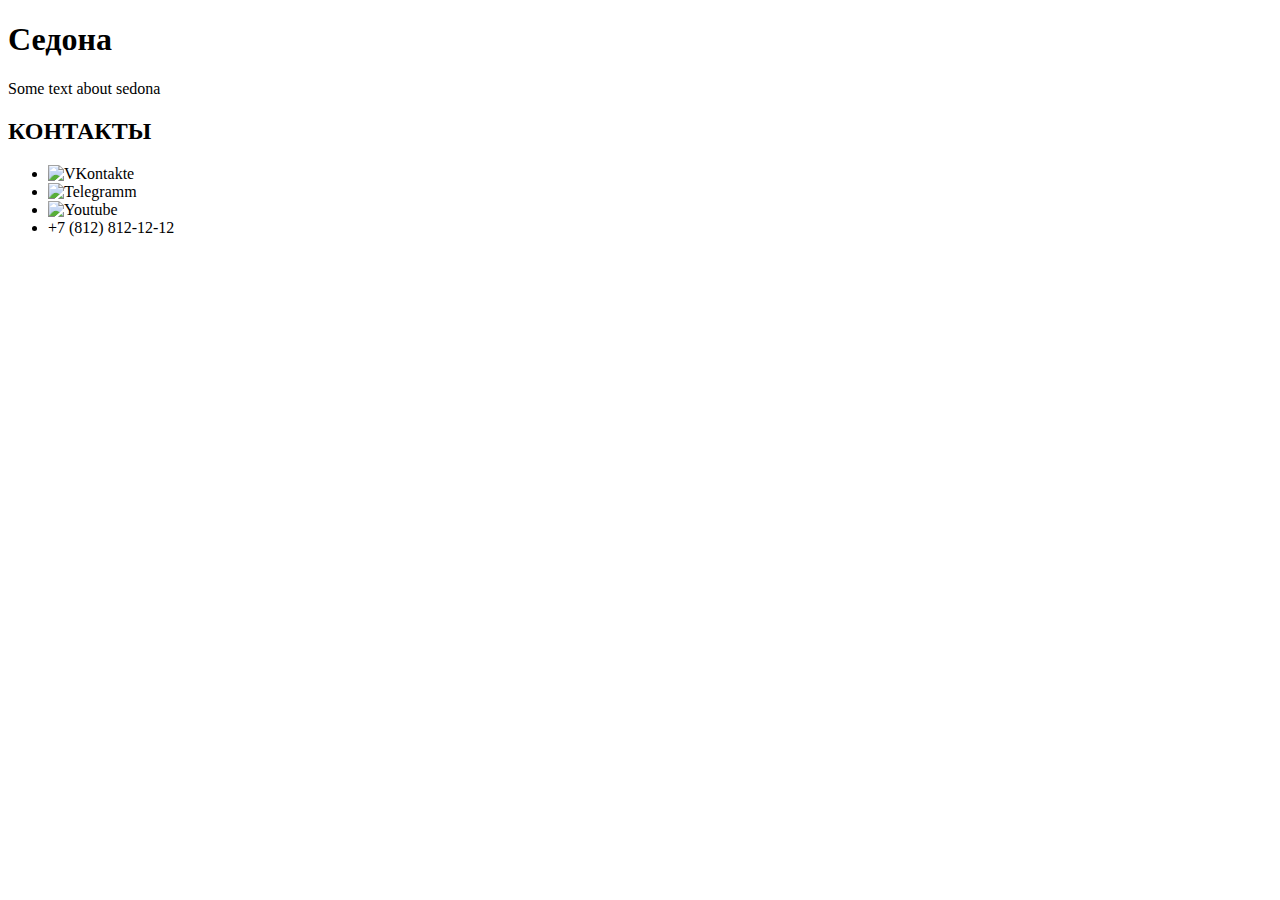
==== index.html @ fdc493a8 "Merge pull request #2 from Death-Act-Ive/master" ====
<!DOCTYPE html>
<html lang="ru">
  <head>
    <meta charset="utf-8">
    <title>HTML Academy: Седона</title>
  </head>
  <body>
    <hearder class="main-header">
      <h1 class="visually-hidden">Седона</h1>
      <nav>
      </nav>
    </hearder>
    <main>
      <p>Some text about sedona</p>
    </main>
    <footer class="main-footer">
      <h2 class="visually-hidden">КОНТАКТЫ</h2>
      <ul>
        <li><img src="#" alt="VKontakte"></li>
        <li><img src="#" alt="Telegramm"></li>
        <li><img src="#" alt="Youtube"></li>

        <li>+7 (812) 812-12-12</li>
      </ul>
    </footer>
  </body>
</html>
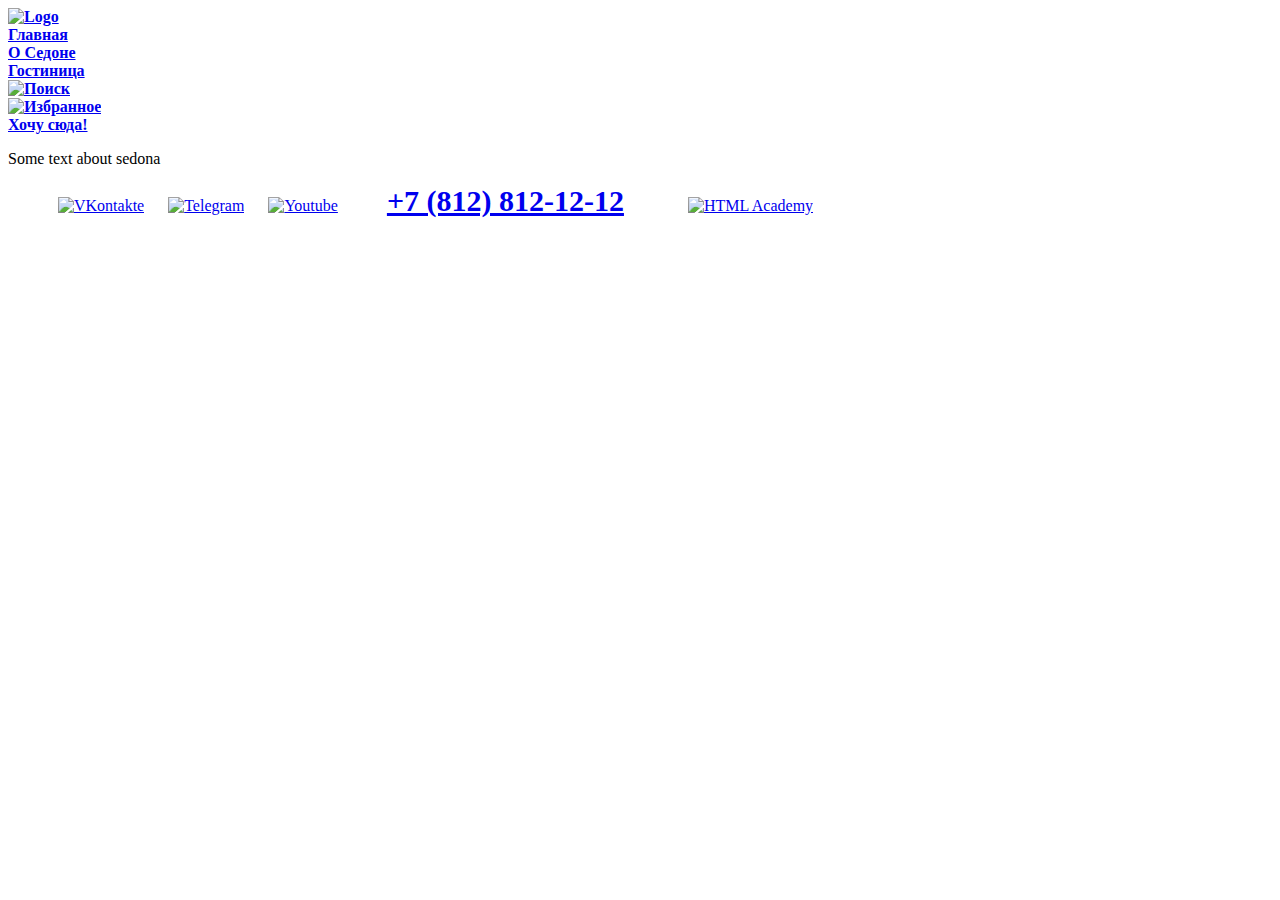
==== commit 4645a653: "Исправление ошибок, правка стилей" ====
--- a/index.html
+++ b/index.html
@@ -2,26 +2,46 @@
 <html lang="ru">
   <head>
     <meta charset="utf-8">
+    <link rel="stylesheet" href="styles/index.css">
     <title>HTML Academy: Седона</title>
   </head>
+
   <body>
-    <hearder class="main-header">
+    <header class="header">
       <h1 class="visually-hidden">Седона</h1>
-      <nav>
+      <nav class="main-navigation">
+        <ul class="main-nav-list">
+          <li><strong><a href="https://htmlacademy.ru/"><img src="#" alt="Logo"></a></strong></li>
+          <li><strong><a href="#">Главная</a></strong></li>
+          <li><strong><a href="#">О Седоне</a></strong></li>
+          <li><strong><a href="#">Гостиница</a></strong></li>
+        </ul>
       </nav>
-    </hearder>
+
+      <ul class="main-menu-list">
+        <li><strong><a href="https://htmlacademy.ru/"><img src="#" alt="Поиск"></a></strong></li>
+        <li><strong><a href="#"><img src="#" alt="Избранное"></img></a></strong></li>
+        <li><strong><a href="#">Хочу сюда!</a></strong></li>
+      </ul>
+    </header>
+
     <main>
+      <h2 class="visually-hidden">О нас</h2>
       <p>Some text about sedona</p>
     </main>
+
     <footer class="main-footer">
       <h2 class="visually-hidden">КОНТАКТЫ</h2>
-      <ul>
-        <li><img src="#" alt="VKontakte"></li>
-        <li><img src="#" alt="Telegramm"></li>
-        <li><img src="#" alt="Youtube"></li>
+      <div class="footer-contacts">
+        <ul class="footer-contacts-social">
+          <li><a href="https://vk.com/htmlacademy"><img src="#" alt="VKontakte"></a></li>
+          <li><a href="https://t.me/htmlacademy"><img src="#" alt="Telegram"></a></li>
+          <li><a href="https://www.youtube.com/user/htmlacademyru"><img src="#" alt="Youtube"></a></li>
+          <li class="footer-phone-number"><a href="tel:+7 (812) 812-12-12"><b>+7 (812) 812-12-12</b></a></li>
+          <li class="footer-htmlacademy-link"><a href="https://t.me/htmlacademy"><img src="#" alt="HTML Academy"></img></a></li>
+        </ul>
+      </div>
+    </footer>
 
-        <li>+7 (812) 812-12-12</li>
-      </ul>
-    </footer>
   </body>
 </html>
--- a/styles/index.css
+++ b/styles/index.css
@@ -0,0 +1,42 @@
+/* preprocedure */
+.visually-hidden{
+    display: none;
+}
+
+/* HEADER */
+
+.header ul{
+    padding: 0;
+    margin: 0;
+    display:inline;
+
+}
+
+/* nav.main-navigation li{
+    padding: 10px;
+    display: inline;
+    font-family: sans-serif;
+} */
+
+/* .main-menu-list li{
+    padding: 10px;
+    display: inline;
+    font-family: sans-serif;
+} */
+
+/* MAIN */
+
+/* FOOTER */
+div.footer-contacts li{
+    display: inline;
+    padding: 10px;
+}
+
+.footer-phone-number{
+    margin: 25px;
+    font-size: 30px;
+}
+
+.footer-htmlacademy-link{
+    margin: 15px;
+}
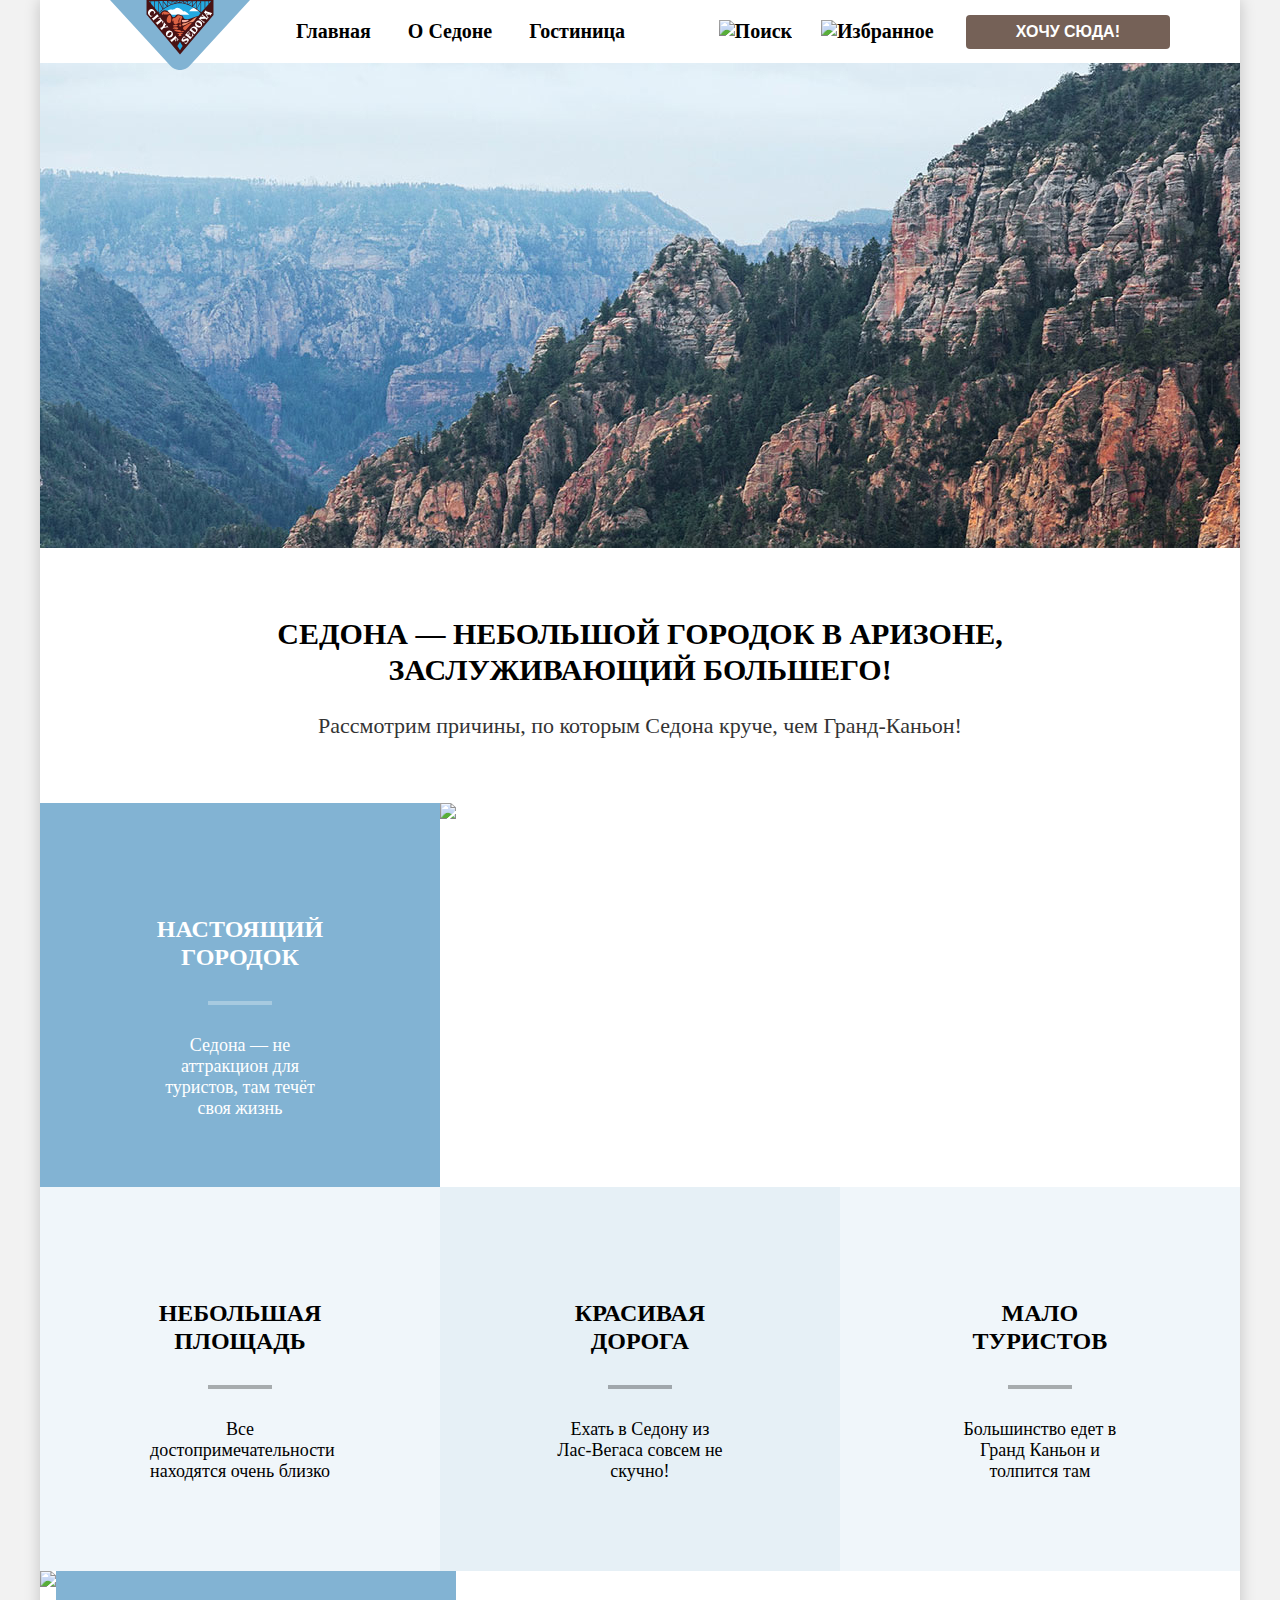
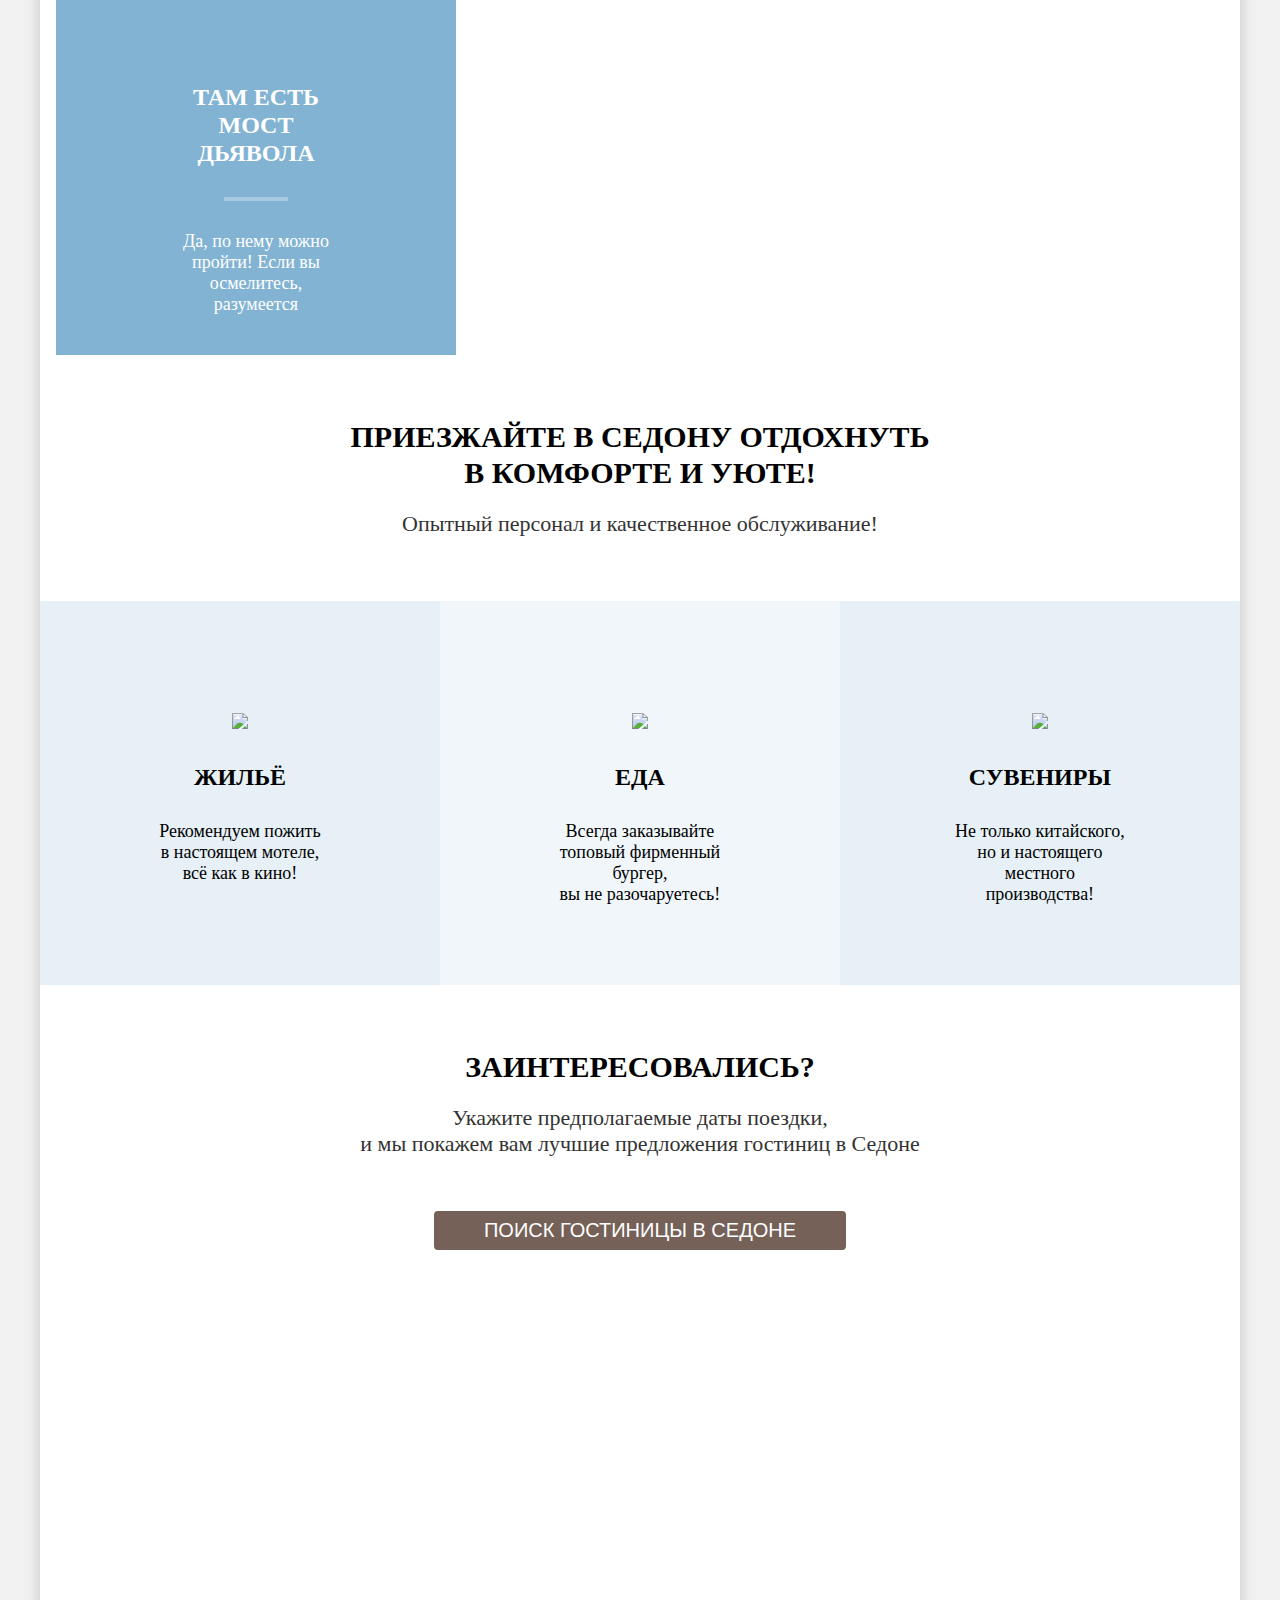
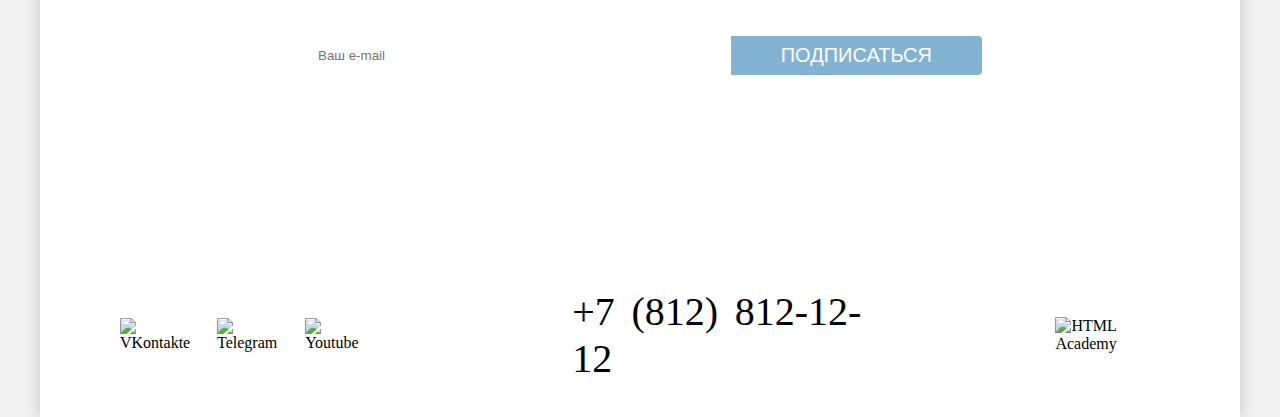
==== commit 9531a453: "Merge pull request #3 from Death-Act-Ive/master" ====
--- a/index.html
+++ b/index.html
@@ -7,41 +7,165 @@
   </head>
 
   <body>
-    <header class="header">
-      <h1 class="visually-hidden">Седона</h1>
-      <nav class="main-navigation">
-        <ul class="main-nav-list">
-          <li><strong><a href="https://htmlacademy.ru/"><img src="#" alt="Logo"></a></strong></li>
-          <li><strong><a href="#">Главная</a></strong></li>
-          <li><strong><a href="#">О Седоне</a></strong></li>
-          <li><strong><a href="#">Гостиница</a></strong></li>
-        </ul>
-      </nav>
+    <div class="body-container">
+      <header>
+        <h1 class="visually-hidden">Седона</h1>
+          <nav class="header-main-navigation">
+            <div class="logo-container" style="position:relative; width:140px;"><a style="position: absolute;" href="https://htmlacademy.ru/"><img class="logo" src="images/logo.svg" alt="Logo"></a></div>
+            <ul class="header-main-nav-list">
+              <li><strong><a href="index.html">Главная</a></strong></li>
+              <li><strong><a href="#">О Седоне</a></strong></li>
+              <li><strong><a href="catalog.html">Гостиница</a></strong></li>
+            </ul>
+          </nav>
 
-      <ul class="main-menu-list">
-        <li><strong><a href="https://htmlacademy.ru/"><img src="#" alt="Поиск"></a></strong></li>
-        <li><strong><a href="#"><img src="#" alt="Избранное"></img></a></strong></li>
-        <li><strong><a href="#">Хочу сюда!</a></strong></li>
-      </ul>
-    </header>
+          <div class="header-main-menu">
+            <ul class="header-main-menu-list">
+              <li><strong><a href="#"><img src="#" alt="Поиск"></a></strong></li>
+              <li><strong><a href="#"><img src="#" alt="Избранное"></a></strong></li>
+            </ul>
+            <button class="brown-button"><strong>Хочу сюда!</strong></button>
+          </div>
+      </header>
 
-    <main>
-      <h2 class="visually-hidden">О нас</h2>
-      <p>Some text about sedona</p>
-    </main>
+      <main>
+        <section class="hero">
+          <h2 class="visually-hidden">О нас</h2>
+          <img class="background" src="images/index-background.jpg">
+          <section class="label description-label">
+            <div class="frame-box">
+              <div class="text-container">
+                <p class="title">Седона — небольшой городок в Аризоне,<br> заслуживающий большего!</p>
+                <p class="description">Рассмотрим причины, по которым Седона круче, чем Гранд-Каньон!</p>
+              </div>
+            </div>
+          </section>
+        </section>
 
-    <footer class="main-footer">
-      <h2 class="visually-hidden">КОНТАКТЫ</h2>
-      <div class="footer-contacts">
-        <ul class="footer-contacts-social">
-          <li><a href="https://vk.com/htmlacademy"><img src="#" alt="VKontakte"></a></li>
-          <li><a href="https://t.me/htmlacademy"><img src="#" alt="Telegram"></a></li>
-          <li><a href="https://www.youtube.com/user/htmlacademyru"><img src="#" alt="Youtube"></a></li>
-          <li class="footer-phone-number"><a href="tel:+7 (812) 812-12-12"><b>+7 (812) 812-12-12</b></a></li>
-          <li class="footer-htmlacademy-link"><a href="https://t.me/htmlacademy"><img src="#" alt="HTML Academy"></img></a></li>
-        </ul>
-      </div>
-    </footer>
+        <section class="advantages-label">
+          <h2 class="visually-hidden">Преимущества</h2>
+          <div class="frame-line">
+            <div class="end-frame-box" style="background: #82B3D3;">
+              <div class="text-container">
+                <p class="title">Настоящий городок</p>
+                <hr>
+                <p class="description">Седона — не аттракцион для туристов, там течёт своя жизнь</p>
+              </div>
+            </div>
+            <img src="#">
+          </div>
+          <div class="frame-line">
+            <div class="frame-box" style="background: rgba(131, 179, 211, 0.12);" >
+              <div class="text-container">
+                <p class="title">Небольшая площадь</p>
+                <hr>
+                <p class="description">Все достопримечательности находятся очень близко</p>
+              </div>
+            </div>
+            <div class="frame-box" style="background: rgba(131, 179, 211, 0.20);" >
+              <div class="text-container">
+                <p class="title">Красивая
+                  дорога</p>
+                <hr>
+                <p class="description">Ехать в Седону из Лас-Вегаса совсем не скучно!</p>
+              </div>
+            </div>
+            <div class="frame-box" style="background: rgba(131, 179, 211, 0.12);"  >
+              <div class="text-container">
+                <p class="title">Мало
+                  туристов</p>
+                <hr>
+                <p class="description">Большинство едет в Гранд Каньон и толпится там</p>
+              </div>
+            </div>
+          </div>
+          <div class="frame-line">
+            <img src="#">
+            <div class="end-frame-box" style="background: #82B3D3;" >
+              <div class="text-container">
+                <p class="title">Там есть мост дьявола</p>
+                <hr>
+                <p class="description">Да, по нему можно пройти! Если вы осмелитесь, разумеется</p>
+              </div>
+            </div>
+          </div>
+        </section>
 
+        <section class="label inviting-label">
+          <h2 class="visually-hidden">Приглашение</h2>
+          <div class="frame-box">
+            <div class="text-container">
+              <p class="title">Приезжайте в Седону отдохнуть<br> в комфорте и уюте!</p>
+              <p class="description">Опытный персонал и качественное обслуживание!</p>
+            </div>
+          </div>
+        </section>
+
+        <section class="recomendations-label">
+          <h2 class="visually-hidden">Рекомендации</h2>
+          <div class="frame-line">
+            <div class="frame-box" style="background: rgba(131, 179, 211, 0.20);">
+              <div class="text-container">
+                <img src="#">
+                <p class="title">Жильё</p>
+                <p class="description">Рекомендуем пожить<br>в настоящем мотеле,<br>всё как в кино!</p>
+              </div>
+            </div>
+            <div class="frame-box" style="background: rgba(131, 179, 211, 0.12);">
+              <div class="text-container">
+                <img src="#">
+                <p class="title">Еда</p>
+                <p class="description">Всегда заказывайте<br>топовый фирменный бургер,<br>вы не разочаруетесь!</p>
+              </div>
+            </div>
+            <div class="frame-box" style="background: rgba(131, 179, 211, 0.20);">
+              <div class="text-container">
+                <img src="#">
+                <p class="title">Сувениры</p>
+                <p class="description">Не только китайского,<br>но и настоящего местного<br>производства!</p>
+              </div>
+            </div>
+          </div>
+        </section>
+
+        <section class="label hotel-search-label">
+          <h2 class="visually-hidden">Поиск отеля</h2>
+          <div class="frame-box">
+            <div class="text-container">
+              <p class="title">Заинтересовались?</p>
+              <p class="description">Укажите предполагаемые даты поездки,<br>и мы покажем вам лучшие предложения гостиниц в Седоне</p>
+            </div>
+            <button class="brown-button">Поиск гостиницы в Седоне</button>
+          </div>
+        </section>
+
+        <section class="label newslatter-label">
+          <h2 class="visually-hidden">Рассылка</h2>
+          <div class="frame-box">
+            <div class="text-container">
+              <p style="color:#FFFFFF" class="title">Подпишитесь на рассылку</p>
+              <p style="color:#FFFFFF" class="description">Только полезная информация и никакого спама,<br> честное бойскаутское!</p>
+            </div>
+            <form class="newslatter-form" action="#" method="post">
+              <input class="email-input" type="email" placeholder="Ваш e-mail">
+              <input class="blue-button submit-input" type="submit" value="ПОДПИСАТЬСЯ">
+            </form>
+          </div>
+        </section>
+      </main>
+
+      <footer class="main-footer">
+        <h2 class="visually-hidden">Контакты</h2>
+        <div class="contacts-frame">
+          <ul class="footer-contacts-social">
+            <li><a href="https://vk.com/htmlacademy"><img src="#" alt="VKontakte"></a></li>
+            <li><a href="https://t.me/htmlacademy"><img src="#" alt="Telegram"></a></li>
+            <li><a href="https://www.youtube.com/user/htmlacademyru"><img src="#" alt="Youtube"></a></li>
+          </ul>
+            <span><a href="tel:+7(812)812-12-12">+7 (812) 812-12-12</a></span>
+            <a class="html-academy-logo" href="https://t.me/htmlacademy"><img src="#" alt="HTML Academy"></a>
+        </div>
+      </footer>
+    </div>
   </body>
 </html>
--- a/styles/index.css
+++ b/styles/index.css
@@ -1,42 +1,310 @@
-/* preprocedure */
+/**/
 .visually-hidden{
     display: none;
 }
-
-/* HEADER */
-
-.header ul{
-    padding: 0;
+/**/
+
+                                /* HEADER */
+body{
     margin: 0;
+    background: #F2F2F2;
+}
+.body-container{
+    background-color:white;
+    color:white;
+    padding:0;
+    margin: 0 40px 0 40px;
+    box-shadow:0 0 15px 0 rgba(0, 0, 0, 0.20);
+}
+
+header{
+    display: flex;
+    flex-direction: row;
+    font-size: 20px;
+}
+
+header .header-main-navigation{
+    display:flex;
+    flex-direction: row;
+    margin-right:auto;
+    gap:30px;
+    margin-left: 70px;
+}
+
+header .header-main-menu{
+    display:flex;
+    flex-direction: row;
+    gap:20px;
+    margin-left:auto;
+    margin-right:70px;
+}
+
+header ul{
+    padding:0;
+}
+
+header li{
     display:inline;
-
-}
-
-/* nav.main-navigation li{
-    padding: 10px;
-    display: inline;
-    font-family: sans-serif;
-} */
-
-/* .main-menu-list li{
-    padding: 10px;
-    display: inline;
-    font-family: sans-serif;
-} */
-
-/* MAIN */
-
-/* FOOTER */
-div.footer-contacts li{
-    display: inline;
-    padding: 10px;
-}
-
-.footer-phone-number{
-    margin: 25px;
+}
+
+header .header-main-navigation li{
+    padding:20px 16px;
+}
+
+header .header-main-menu li{
+    padding:22px 12px;
+}
+
+header .header-main-menu button{
+    font-size: 16px;
+}
+
+.brown-button{
+    background:#756157;
+}
+
+.blue-button{
+    background-color: #82B3D3;
+}
+
+.blue-button{
+    background-color: none;
+}
+
+button, .href-button, input[type=submit], input[type=reset]{
+    margin:auto;
+    border:none;
+    color: #FFFFFF;
+    padding:8px 50px;
+    border-radius: 4px;
+    text-transform: uppercase;
+}
+
+a, a:visited, a:active{
+    text-decoration: none;
+    color:black;
+}
+
+.href-button, .href-button:visited, .href-button:active{
+    color: #FFFFFF;
+}
+
+                                /* MAIN */
+.hero .background{
+    width:100%;
+}
+
+.advantages-label .frame-line, .recomendations-label .frame-line {
+    width:100%;
+    display:flex;
+    flex-direction:row;
+}
+
+.advantages-label .frame-box, .advantages-label .end-frame-box, .recomendations-label .frame-box{
+    display:flex;
+    flex-flow: row wrap;
+    padding:0;
+    margin:0;
+    height:30vw;
+    width:33.33%;
+    justify-content: center;
+    background-size:cover;
+
+}
+
+.advantages-label .text-container, .advantages-label .text-container, .recomendations-label .text-container{
+    text-align: center;
+    justify-content: center;
+    padding:28%;
+    width: 45%;
+}
+
+.advantages-label .frame-box .title, .advantages-label .end-frame-box .title, .recomendations-label .frame-box .title{
+    margin:0;
+    color: #000;
+    font-family: PT Sans;
+    font-size: 24px;
+    font-style: normal;
+    font-weight: 700;
+    line-height: 28px; /* 116.667% */
+    text-transform: uppercase;
+}
+
+.advantages-label .frame-box .description, .advantages-label .end-frame-box .description, .recomendations-label .frame-box .description{
+    margin:0;
+    color: #000;
+    /* Texts/Text blocks */
+    font-family: PT Sans;
+    font-size: 18px;
+    font-style: normal;
+}
+
+.recomendations-label .text-container .title{
+    padding:0;
+    margin-top:30px;
+    margin-bottom:30px;
+}
+
+.advantages-label .end-frame-box p{
+    color: #FFF;
+    font-family: PT Sans;
+}
+
+.advantages-label .end-frame-box .title{
+    color: #FFF;
+}
+
+.advantages-label .end-frame-box .description{
+    color: #FFF;
+}
+
+.advantages-label .frame-box hr, .advantages-label .end-frame-box hr{
+    border-width: 2px;
+    width: 60px;
+    padding:0;
+    margin-top:30px;
+    margin-bottom:30px;
+}
+
+
+.advantages-label .frame-box hr{
+    color: rgba(0, 0, 0, 0.30);
+    background: rgba(0, 0, 0, 0.30);;
+    background-color: rgba(0, 0, 0, 0.30);
+    border-color: rgba(0, 0, 0, 0);
+}
+
+.advantages-label .end-frame-box hr{
+    color: rgba(255, 255, 255, 0.30);
+    background: rgba(255, 255, 255, 0.30);
+    background-color: rgba(255, 255, 255, 0.30);
+    border-color: rgba(255, 255, 255, 0);
+}
+
+
+.inviting-label .text-container p, .hotel-search-label .text-container p{
+    margin:0;
+}
+
+.label button{
+    font-size: 20px;
+}
+
+.label .frame-box{
+    text-align:center;
+    display: flex;
+    flex-direction: column;
+    gap:54px;
+    padding:64px 0 64px 0;
+}
+
+.label .text-container{
+    text-align:center;
+    display: flex;
+    flex-direction: column;
+    gap:20px;
+}
+
+.hero .label .text-container{
+    gap:25px;
+}
+
+.label .text-container .title{
+    color: #000;
+    /*font-family: PT Sans;*/
     font-size: 30px;
-}
-
-.footer-htmlacademy-link{
-    margin: 15px;
-}
+    font-style: normal;
+    font-weight: 700;
+    line-height: 36px; /* 120% */
+    text-transform: uppercase;
+    margin:0;
+}
+
+.label .text-container .description{
+    color: #333;
+    /* Texts/Text basic */
+    font-family: PT Sans;
+    font-size: 22px;
+    font-style: normal;
+    font-weight: 400;
+    line-height: 26px; /* 118.182% */
+    margin:0;
+}
+
+.newslatter-label{
+    display:flex;
+    flex-direction: column;
+    padding: 96px 258px 104px 258px;
+}
+
+.newslatter-form{
+    display: flex;
+    flex-direction: row;
+}
+
+.newslatter-form .email-input{
+    border:none;
+    border-radius: 4px 0 0 4px;
+    padding:12px 20px;
+    width:100%;
+}
+
+.newslatter-form .submit-input{/*BLYAT*/
+    border-radius: 0 4px 4px 0;
+    font-size:20px;
+}
+
+                                /* FOOTER */
+
+footer .contacts-frame span{
+    margin-left:auto;
+    padding:5px 194px 5px 195px;
+}
+
+footer .contacts-frame span a{
+    width:331px;
+    height:40px;
+    font-size:40px;
+    font-weight:400;
+    text-align:center;
+}
+
+footer .contacts-frame li{
+    padding:0 10px;
+}
+
+footer{
+    display:flex;
+    flex-direction: row;
+    justify-content:center;
+    padding: 40px 70px 30px 70px;
+}
+
+footer .contacts-frame{
+    text-align: justify;
+    display:flex;
+    flex-direction: row;
+    width:100%;
+    padding:0;
+    margin:0;
+    /*justify-content: space-between;*/
+}
+footer .contacts-frame ul{
+    display:flex;
+    padding:0;
+    margin:0;
+    margin-top:auto;
+    margin-bottom:auto;
+}
+
+footer .contacts-frame li{
+    margin:auto;
+    display:inline;
+}
+
+footer .html-academy-logo{
+    margin-left:auto;
+    margin-top:auto;
+    margin-bottom:auto;
+    margin-right:0;
+}
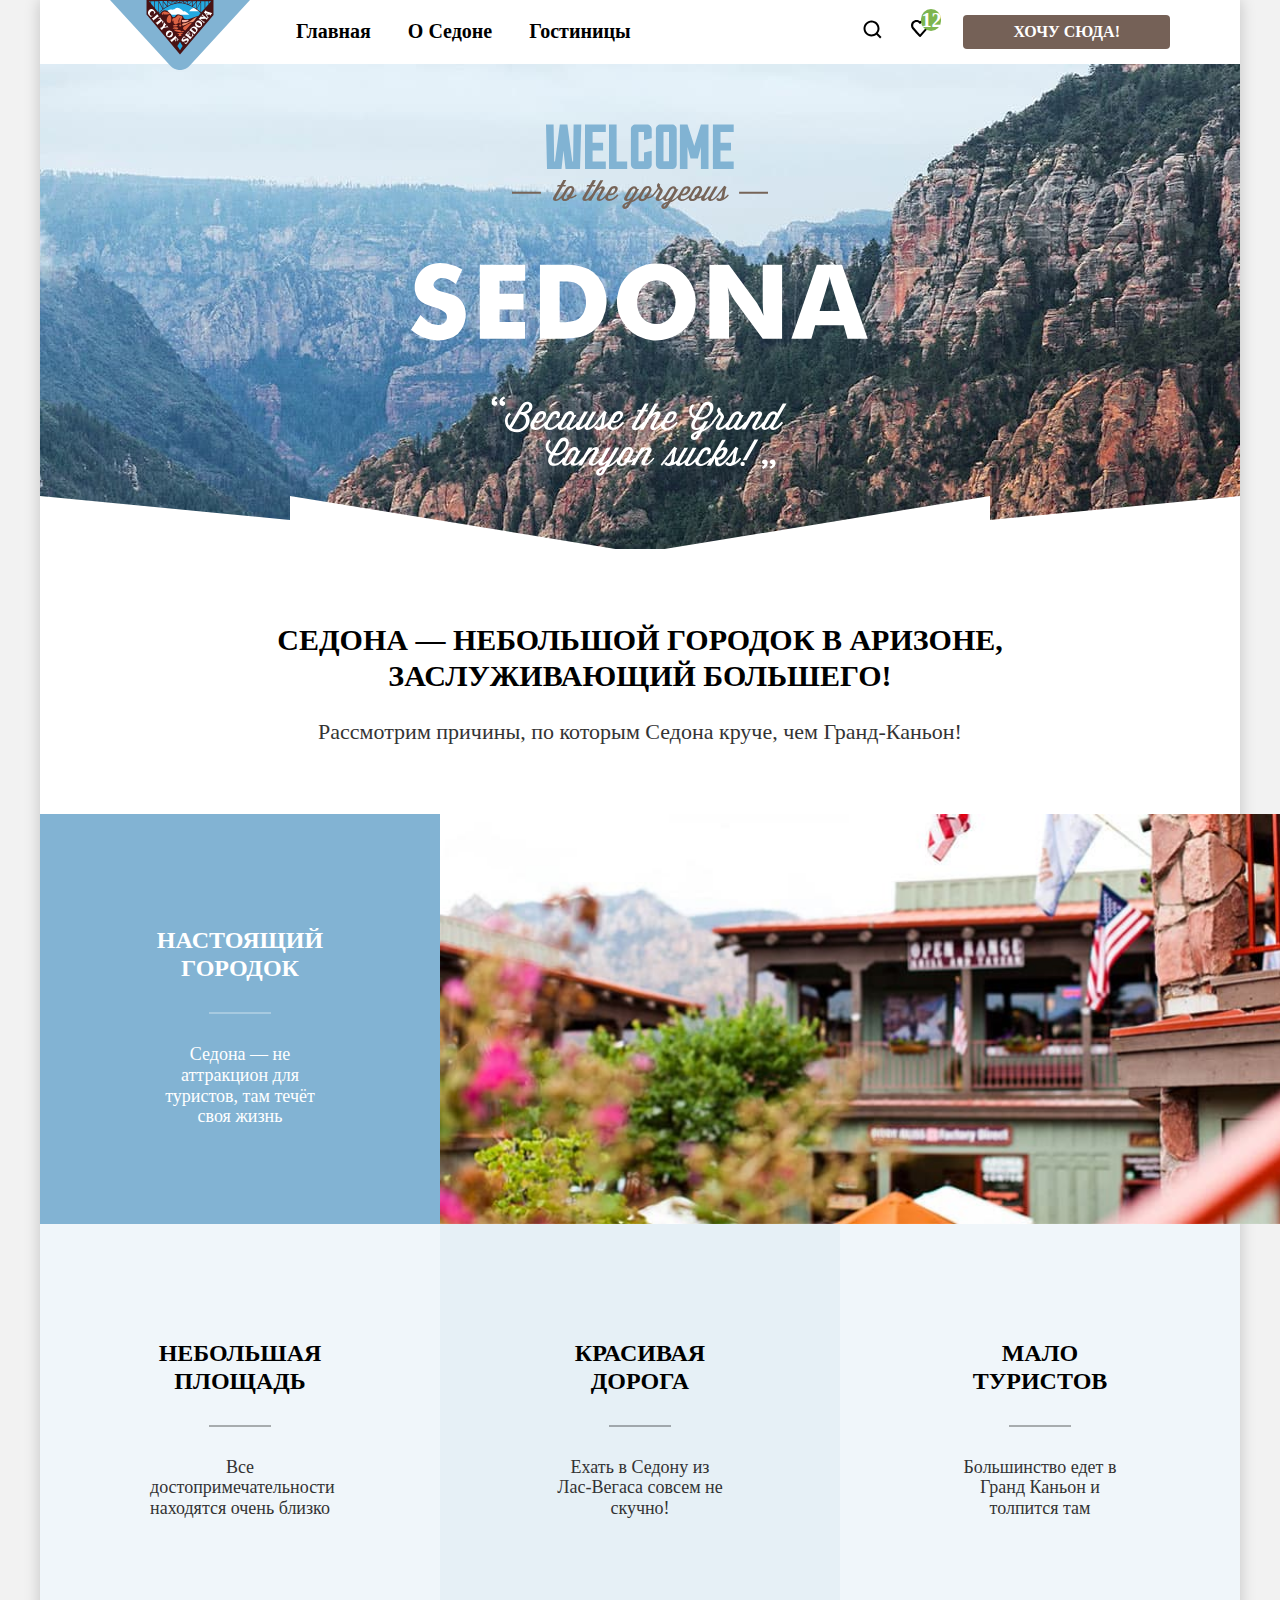
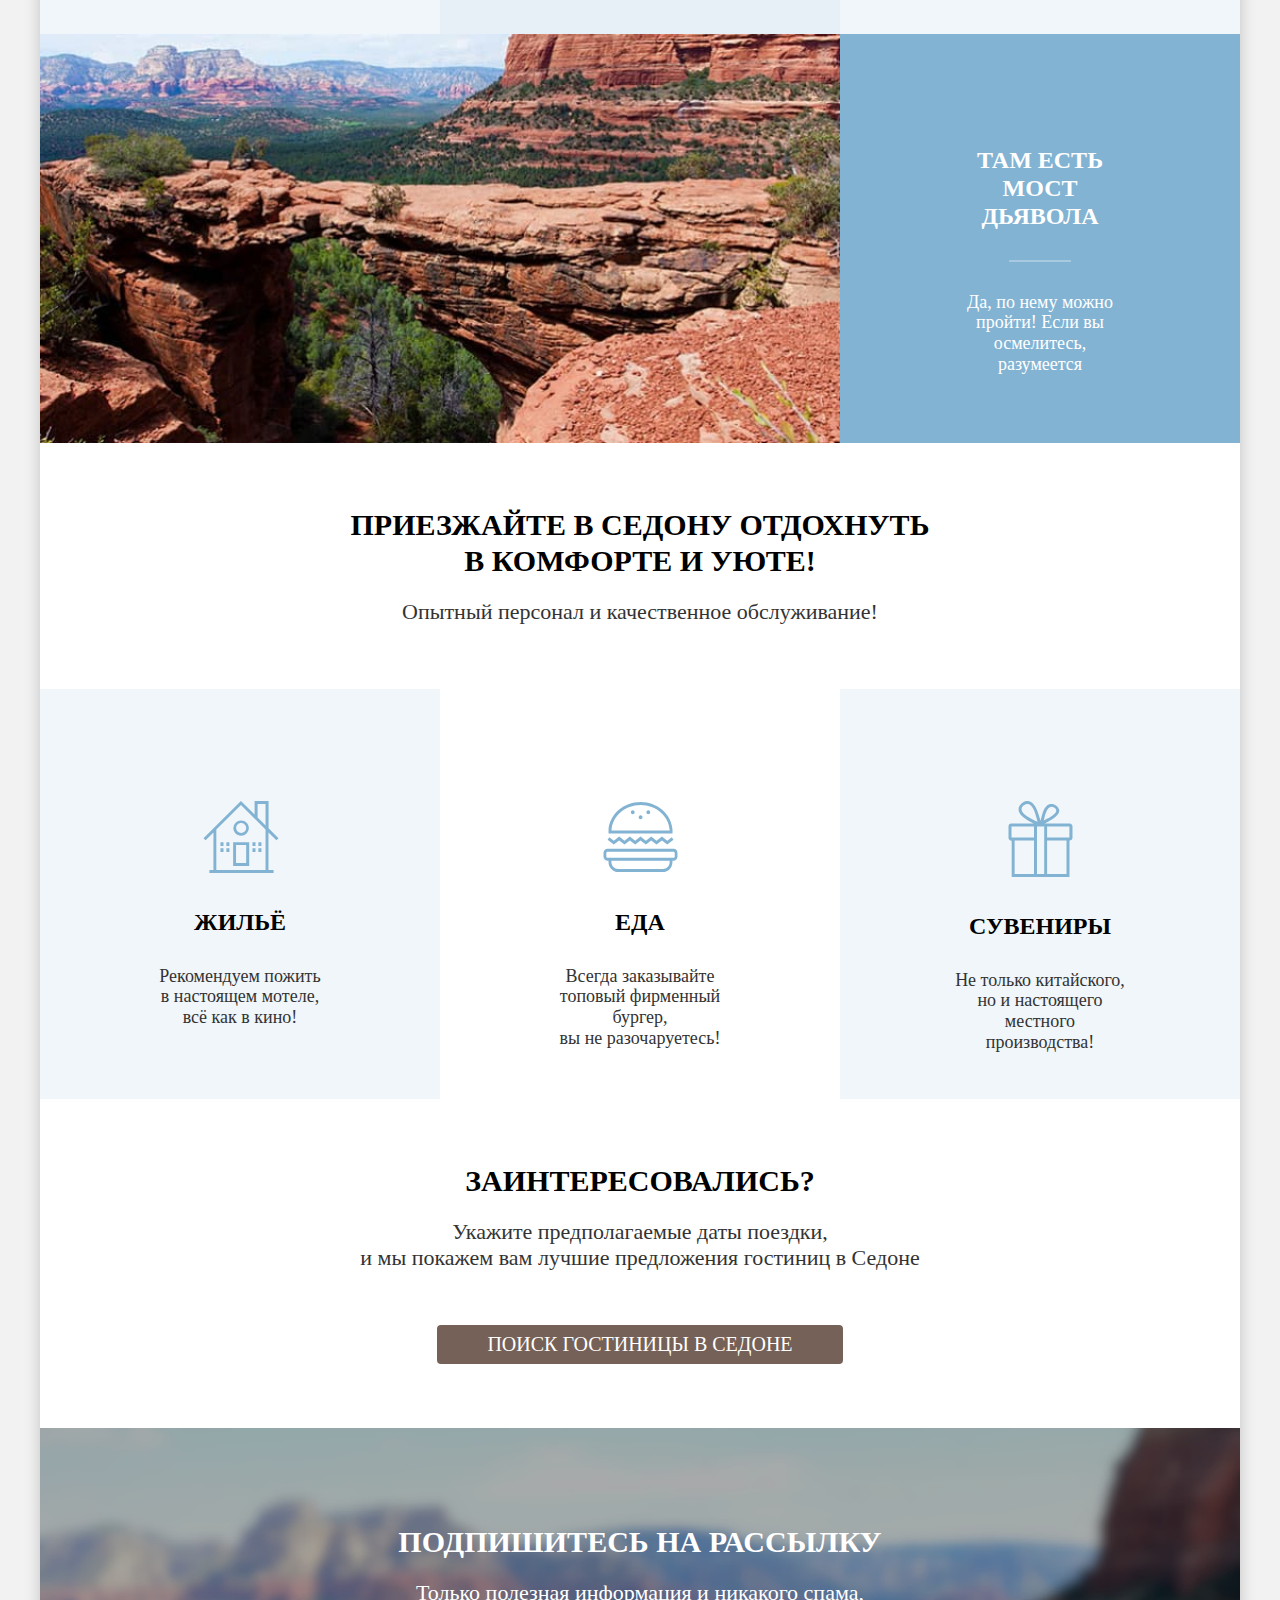
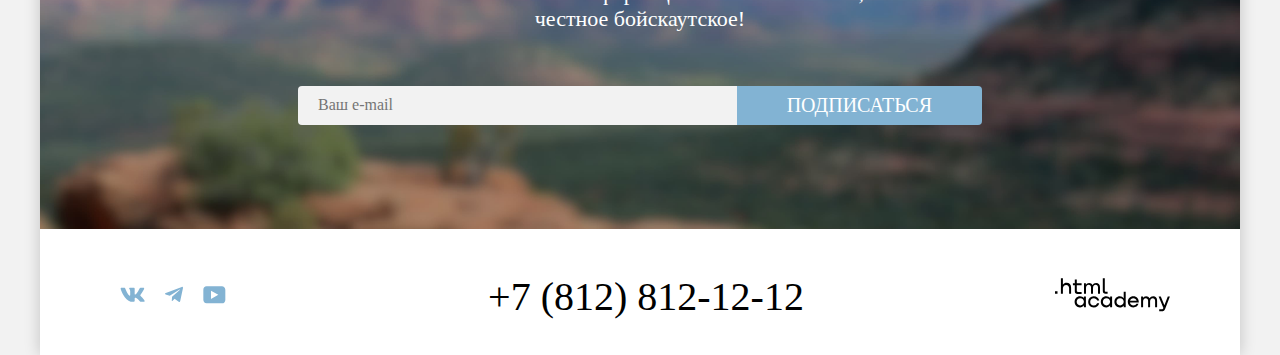
==== commit 2c0db3a0: "Merge pull request #4 from Death-Act-Ive/master" ====
--- a/index.html
+++ b/index.html
@@ -2,36 +2,40 @@
 <html lang="ru">
   <head>
     <meta charset="utf-8">
+    <link rel="stylesheet" href="styles/normalize.css">
     <link rel="stylesheet" href="styles/index.css">
     <title>HTML Academy: Седона</title>
   </head>
 
   <body>
     <div class="body-container">
-      <header>
+      <header data-test="header">
         <h1 class="visually-hidden">Седона</h1>
           <nav class="header-main-navigation">
-            <div class="logo-container" style="position:relative; width:140px;"><a style="position: absolute;" href="https://htmlacademy.ru/"><img class="logo" src="images/logo.svg" alt="Logo"></a></div>
+            <div class="logo-container"><a href="https://htmlacademy.ru/"><img class="logo" src="images/logo.svg" alt="Sedona Logo"></a></div>
             <ul class="header-main-nav-list">
               <li><strong><a href="index.html">Главная</a></strong></li>
               <li><strong><a href="#">О Седоне</a></strong></li>
-              <li><strong><a href="catalog.html">Гостиница</a></strong></li>
+              <li><strong><a href="catalog.html">Гостиницы</a></strong></li>
             </ul>
           </nav>
-
           <div class="header-main-menu">
             <ul class="header-main-menu-list">
-              <li><strong><a href="#"><img src="#" alt="Поиск"></a></strong></li>
-              <li><strong><a href="#"><img src="#" alt="Избранное"></a></strong></li>
+              <li><strong><a href="#"><img class="nav-search" src="images/index/nav_search.svg" alt="Поиск"></a></strong></li>
+              <li><strong><a href="#"><img class="nav-favorite" src="images/index/nav_favorite.svg" alt="Избранное"><span class="round">12</span></a></strong></li>
             </ul>
             <button class="brown-button"><strong>Хочу сюда!</strong></button>
           </div>
       </header>
 
-      <main>
-        <section class="hero">
+      <main data-test="main">
+        <section class="hero" data-test="hero">
           <h2 class="visually-hidden">О нас</h2>
-          <img class="background" src="images/index-background.jpg">
+          <div class="hero-banner-container">
+            <img class="background" alt='#' src="images/index/index-background.jpg">
+            <img class="welcome" alt='#' src="images/index/welcome.svg">
+            <img class="hero-frame" alt='#' src="images/index/hero-frame.svg">
+          </div>
           <section class="label description-label">
             <div class="frame-box">
               <div class="text-container">
@@ -42,27 +46,29 @@
           </section>
         </section>
 
-        <section class="advantages-label">
+        <section class="advantages-label" data-test="advantages">
           <h2 class="visually-hidden">Преимущества</h2>
           <div class="frame-line">
-            <div class="end-frame-box" style="background: #82B3D3;">
+            <div class="frame-box">
               <div class="text-container">
                 <p class="title">Настоящий городок</p>
                 <hr>
                 <p class="description">Седона — не аттракцион для туристов, там течёт своя жизнь</p>
               </div>
             </div>
-            <img src="#">
+            <div class="photo-container">
+              <img class="photo" src="images/index/photo-1.jpg">
+            </div>
           </div>
           <div class="frame-line">
-            <div class="frame-box" style="background: rgba(131, 179, 211, 0.12);" >
+            <div class="frame-box" >
               <div class="text-container">
                 <p class="title">Небольшая площадь</p>
                 <hr>
                 <p class="description">Все достопримечательности находятся очень близко</p>
               </div>
             </div>
-            <div class="frame-box" style="background: rgba(131, 179, 211, 0.20);" >
+            <div class="frame-box" >
               <div class="text-container">
                 <p class="title">Красивая
                   дорога</p>
@@ -70,7 +76,7 @@
                 <p class="description">Ехать в Седону из Лас-Вегаса совсем не скучно!</p>
               </div>
             </div>
-            <div class="frame-box" style="background: rgba(131, 179, 211, 0.12);"  >
+            <div class="frame-box"  >
               <div class="text-container">
                 <p class="title">Мало
                   туристов</p>
@@ -80,8 +86,10 @@
             </div>
           </div>
           <div class="frame-line">
-            <img src="#">
-            <div class="end-frame-box" style="background: #82B3D3;" >
+            <div class="photo-container">
+              <img class="photo" src="images/index/photo-2.jpg">
+            </div>
+            <div class="frame-box" >
               <div class="text-container">
                 <p class="title">Там есть мост дьявола</p>
                 <hr>
@@ -104,23 +112,23 @@
         <section class="recomendations-label">
           <h2 class="visually-hidden">Рекомендации</h2>
           <div class="frame-line">
-            <div class="frame-box" style="background: rgba(131, 179, 211, 0.20);">
+            <div class="frame-box">
               <div class="text-container">
-                <img src="#">
+                <img alt="#" src="images/index/advantage-icon-1.svg">
                 <p class="title">Жильё</p>
                 <p class="description">Рекомендуем пожить<br>в настоящем мотеле,<br>всё как в кино!</p>
               </div>
             </div>
-            <div class="frame-box" style="background: rgba(131, 179, 211, 0.12);">
+            <div class="frame-box">
               <div class="text-container">
-                <img src="#">
+                <img alt="#" src="images/index/advantage-icon-2.svg">
                 <p class="title">Еда</p>
                 <p class="description">Всегда заказывайте<br>топовый фирменный бургер,<br>вы не разочаруетесь!</p>
               </div>
             </div>
-            <div class="frame-box" style="background: rgba(131, 179, 211, 0.20);">
+            <div class="frame-box">
               <div class="text-container">
-                <img src="#">
+                <img alt="#" src="images/index/advantage-icon-3.svg">
                 <p class="title">Сувениры</p>
                 <p class="description">Не только китайского,<br>но и настоящего местного<br>производства!</p>
               </div>
@@ -128,7 +136,7 @@
           </div>
         </section>
 
-        <section class="label hotel-search-label">
+        <section class="label hotel-search-label" data-test="search">
           <h2 class="visually-hidden">Поиск отеля</h2>
           <div class="frame-box">
             <div class="text-container">
@@ -139,12 +147,12 @@
           </div>
         </section>
 
-        <section class="label newslatter-label">
+        <section class="label newslatter-label" data-test="subscribe">
           <h2 class="visually-hidden">Рассылка</h2>
           <div class="frame-box">
             <div class="text-container">
-              <p style="color:#FFFFFF" class="title">Подпишитесь на рассылку</p>
-              <p style="color:#FFFFFF" class="description">Только полезная информация и никакого спама,<br> честное бойскаутское!</p>
+              <p class="title">Подпишитесь на рассылку</p>
+              <p class="description">Только полезная информация и никакого спама,<br> честное бойскаутское!</p>
             </div>
             <form class="newslatter-form" action="#" method="post">
               <input class="email-input" type="email" placeholder="Ваш e-mail">
@@ -154,16 +162,16 @@
         </section>
       </main>
 
-      <footer class="main-footer">
+      <footer class="main-footer" data-test="footer">
         <h2 class="visually-hidden">Контакты</h2>
         <div class="contacts-frame">
           <ul class="footer-contacts-social">
-            <li><a href="https://vk.com/htmlacademy"><img src="#" alt="VKontakte"></a></li>
-            <li><a href="https://t.me/htmlacademy"><img src="#" alt="Telegram"></a></li>
-            <li><a href="https://www.youtube.com/user/htmlacademyru"><img src="#" alt="Youtube"></a></li>
+            <li><a href="https://vk.com/htmlacademy"><img src="images/social-1.svg" alt="VKontakte"></a></li>
+            <li><a href="https://t.me/htmlacademy"><img src="images/social-2.svg" alt="Telegram"></a></li>
+            <li><a href="https://www.youtube.com/user/htmlacademyru"><img src="images/social-3.svg" alt="Youtube"></a></li>
           </ul>
             <span><a href="tel:+7(812)812-12-12">+7 (812) 812-12-12</a></span>
-            <a class="html-academy-logo" href="https://t.me/htmlacademy"><img src="#" alt="HTML Academy"></a>
+            <a class="html-academy-logo" href="https://t.me/htmlacademy"><img src="images/html-academy-logo.svg" alt="HTML Academy"></a>
         </div>
       </footer>
     </div>
--- a/styles/index.css
+++ b/styles/index.css
@@ -23,6 +23,15 @@
     font-size: 20px;
 }
 
+header .logo-container{
+    position:relative;
+    width:140px;
+}
+header .logo-container a{
+    position: absolute;
+    z-index: 100;
+}
+
 header .header-main-navigation{
     display:flex;
     flex-direction: row;
@@ -57,6 +66,26 @@
 
 header .header-main-menu button{
     font-size: 16px;
+}
+
+header .header-main-menu .nav-favorite{
+    position: absolute;
+    margin-top: auto;
+    margin-bottom: auto;
+}
+
+header .header-main-menu .round{
+    color: #FFF;
+    position: relative;
+    left: 10px;
+    right: 0;
+    top: -12px;
+    bottom: 0;
+    margin: auto;
+    margin-bottom: 0;
+    margin-right: 0;
+    background-color: #7DB54F;
+    border-radius: 10px;
 }
 
 .brown-button{
@@ -90,38 +119,139 @@
 }
 
                                 /* MAIN */
+/* .hero-welcome-banner{
+
+} */
+
+.hero-banner-container{
+    position: relative;
+    overflow: hidden;
+}
+
 .hero .background{
     width:100%;
 }
 
+.hero .welcome{
+    size: 100%;
+    position: absolute;
+    left: 0;
+    right: 0;
+    top: 0;
+    bottom: 0;
+    display: block;
+    margin: auto;
+    margin-top: 5%;
+    /* margin-top: 170px; */
+}
+
+.hero-frame{
+    position:absolute;
+    width: 100%;
+    left: 0;
+    right: 0;
+    top: 0;
+    bottom: 0;
+    margin:auto;
+    margin-bottom: 0;
+}
+
+.advantages-label .photo-container{
+    display: flex;
+    width: 100%;
+}
+
+/* .advantages-label .photo{
+
+} */
+
 .advantages-label .frame-line, .recomendations-label .frame-line {
     width:100%;
     display:flex;
     flex-direction:row;
 }
 
-.advantages-label .frame-box, .advantages-label .end-frame-box, .recomendations-label .frame-box{
+.frame-box{
+    position: relative;
+}
+
+.frame-box .text-container{
+    position: relative;
+    left: 0;
+    right: 0;
+    top: 0;
+    bottom: 0;
+    margin: auto;
+}
+
+.advantages-label .frame-box, .recomendations-label .frame-box{
     display:flex;
     flex-flow: row wrap;
     padding:0;
     margin:0;
-    height:30vw;
-    width:33.33%;
+    height:32vw;
+    width:50%;
     justify-content: center;
     background-size:cover;
-
-}
-
-.advantages-label .text-container, .advantages-label .text-container, .recomendations-label .text-container{
+}
+
+.advantages-label .frame-line:first-of-type .frame-box, .advantages-label .frame-line:last-of-type .frame-box{
+    background-color: #82B3D3;
+    color: #FFF;
+    font-family: PT Sans;
+}
+
+.advantages-label .frame-line:nth-of-type(2) .frame-box .title{
+    color: #000;
+    font-family: PT Sans;
+}
+
+.advantages-label .frame-line:nth-of-type(2) .frame-box .description{
+    color: #333;
+    font-family: PT Sans;
+}
+
+.advantages-label .frame-line:nth-of-type(2) .frame-box:nth-of-type(odd){
+    background-color: #83B3D31F;
+}
+
+.advantages-label .frame-line:nth-of-type(2) .frame-box:nth-of-type(even){
+    background-color: #83B3D333;
+}
+
+
+.advantages-label .frame-line .frame-box hr{
+    border-width: 1px;
+    width: 60px;
+    padding:0;
+    margin-top:30px;
+    margin-bottom:30px;
+    height: 0;
+}
+
+.advantages-label .frame-line:nth-of-type(2) hr{
+    color: rgba(0, 0, 0, 0.30);
+    background: rgba(0, 0, 0, 0.30);;
+    background-color: rgba(0, 0, 0, 0.30);
+    border-color: rgba(0, 0, 0, 0);
+}
+
+.advantages-label .frame-line:first-of-type hr, .advantages-label .frame-line:last-of-type hr{
+    color: rgba(255, 255, 255, 0.30);
+    background: rgba(255, 255, 255, 0.30);
+    background-color: rgba(255, 255, 255, 0.30);
+    border-color: rgba(255, 255, 255, 0);
+}
+
+.advantages-label .text-container, .recomendations-label .text-container{
     text-align: center;
     justify-content: center;
     padding:28%;
     width: 45%;
 }
 
-.advantages-label .frame-box .title, .advantages-label .end-frame-box .title, .recomendations-label .frame-box .title{
-    margin:0;
-    color: #000;
+.advantages-label .frame-box .title, .recomendations-label .frame-box .title{
+    margin:0;
     font-family: PT Sans;
     font-size: 24px;
     font-style: normal;
@@ -130,60 +260,42 @@
     text-transform: uppercase;
 }
 
-.advantages-label .frame-box .description, .advantages-label .end-frame-box .description, .recomendations-label .frame-box .description{
-    margin:0;
-    color: #000;
+.advantages-label .frame-box .description,.recomendations-label .frame-box .description{
+    margin:0;
     /* Texts/Text blocks */
     font-family: PT Sans;
     font-size: 18px;
     font-style: normal;
 }
 
+.recomendations-label .frame-box:nth-of-type(odd){
+    background-color: #83B3D31F;
+}
+
+.recomendations-label .frame-box:nth-of-type(even){
+    background-color: #FFFFFF;
+}
+
+.recomendations-label .text-container .description{
+    color: #333333;
+}
 .recomendations-label .text-container .title{
+    color: black;
     padding:0;
     margin-top:30px;
     margin-bottom:30px;
 }
 
-.advantages-label .end-frame-box p{
-    color: #FFF;
-    font-family: PT Sans;
-}
-
-.advantages-label .end-frame-box .title{
-    color: #FFF;
-}
-
-.advantages-label .end-frame-box .description{
-    color: #FFF;
-}
-
-.advantages-label .frame-box hr, .advantages-label .end-frame-box hr{
-    border-width: 2px;
-    width: 60px;
-    padding:0;
-    margin-top:30px;
-    margin-bottom:30px;
-}
-
-
-.advantages-label .frame-box hr{
-    color: rgba(0, 0, 0, 0.30);
-    background: rgba(0, 0, 0, 0.30);;
-    background-color: rgba(0, 0, 0, 0.30);
-    border-color: rgba(0, 0, 0, 0);
-}
-
-.advantages-label .end-frame-box hr{
-    color: rgba(255, 255, 255, 0.30);
-    background: rgba(255, 255, 255, 0.30);
-    background-color: rgba(255, 255, 255, 0.30);
-    border-color: rgba(255, 255, 255, 0);
-}
-
-
 .inviting-label .text-container p, .hotel-search-label .text-container p{
     margin:0;
+}
+
+.hotel-search-label .frame-box{
+    padding: 64px 0 64px 0;
+}
+
+.inviting-label .text-container{
+    padding: 64px 0 64px 0  ;
 }
 
 .label button{
@@ -195,7 +307,7 @@
     display: flex;
     flex-direction: column;
     gap:54px;
-    padding:64px 0 64px 0;
+
 }
 
 .label .text-container{
@@ -207,6 +319,7 @@
 
 .hero .label .text-container{
     gap:25px;
+    padding: 69px 0 69px 0;
 }
 
 .label .text-container .title{
@@ -231,7 +344,21 @@
     margin:0;
 }
 
-.newslatter-label{
+.newslatter-label .frame-box{
+    background-image: url("../images/index/subscribe-background.jpg");
+    background-repeat: no-repeat;
+    background-size: cover;
+}
+
+.newslatter-label .text-container .title{
+    color:#FFFFFF;
+}
+
+.newslatter-label .text-container .description{
+    color:#FFFFFF;
+}
+
+.newslatter-label .frame-box{
     display:flex;
     flex-direction: column;
     padding: 96px 258px 104px 258px;
@@ -243,13 +370,14 @@
 }
 
 .newslatter-form .email-input{
+    background-color: #F2F2F2;
     border:none;
     border-radius: 4px 0 0 4px;
-    padding:12px 20px;
+    padding:0 20px;
     width:100%;
 }
 
-.newslatter-form .submit-input{/*BLYAT*/
+.newslatter-form .submit-input{
     border-radius: 0 4px 4px 0;
     font-size:20px;
 }
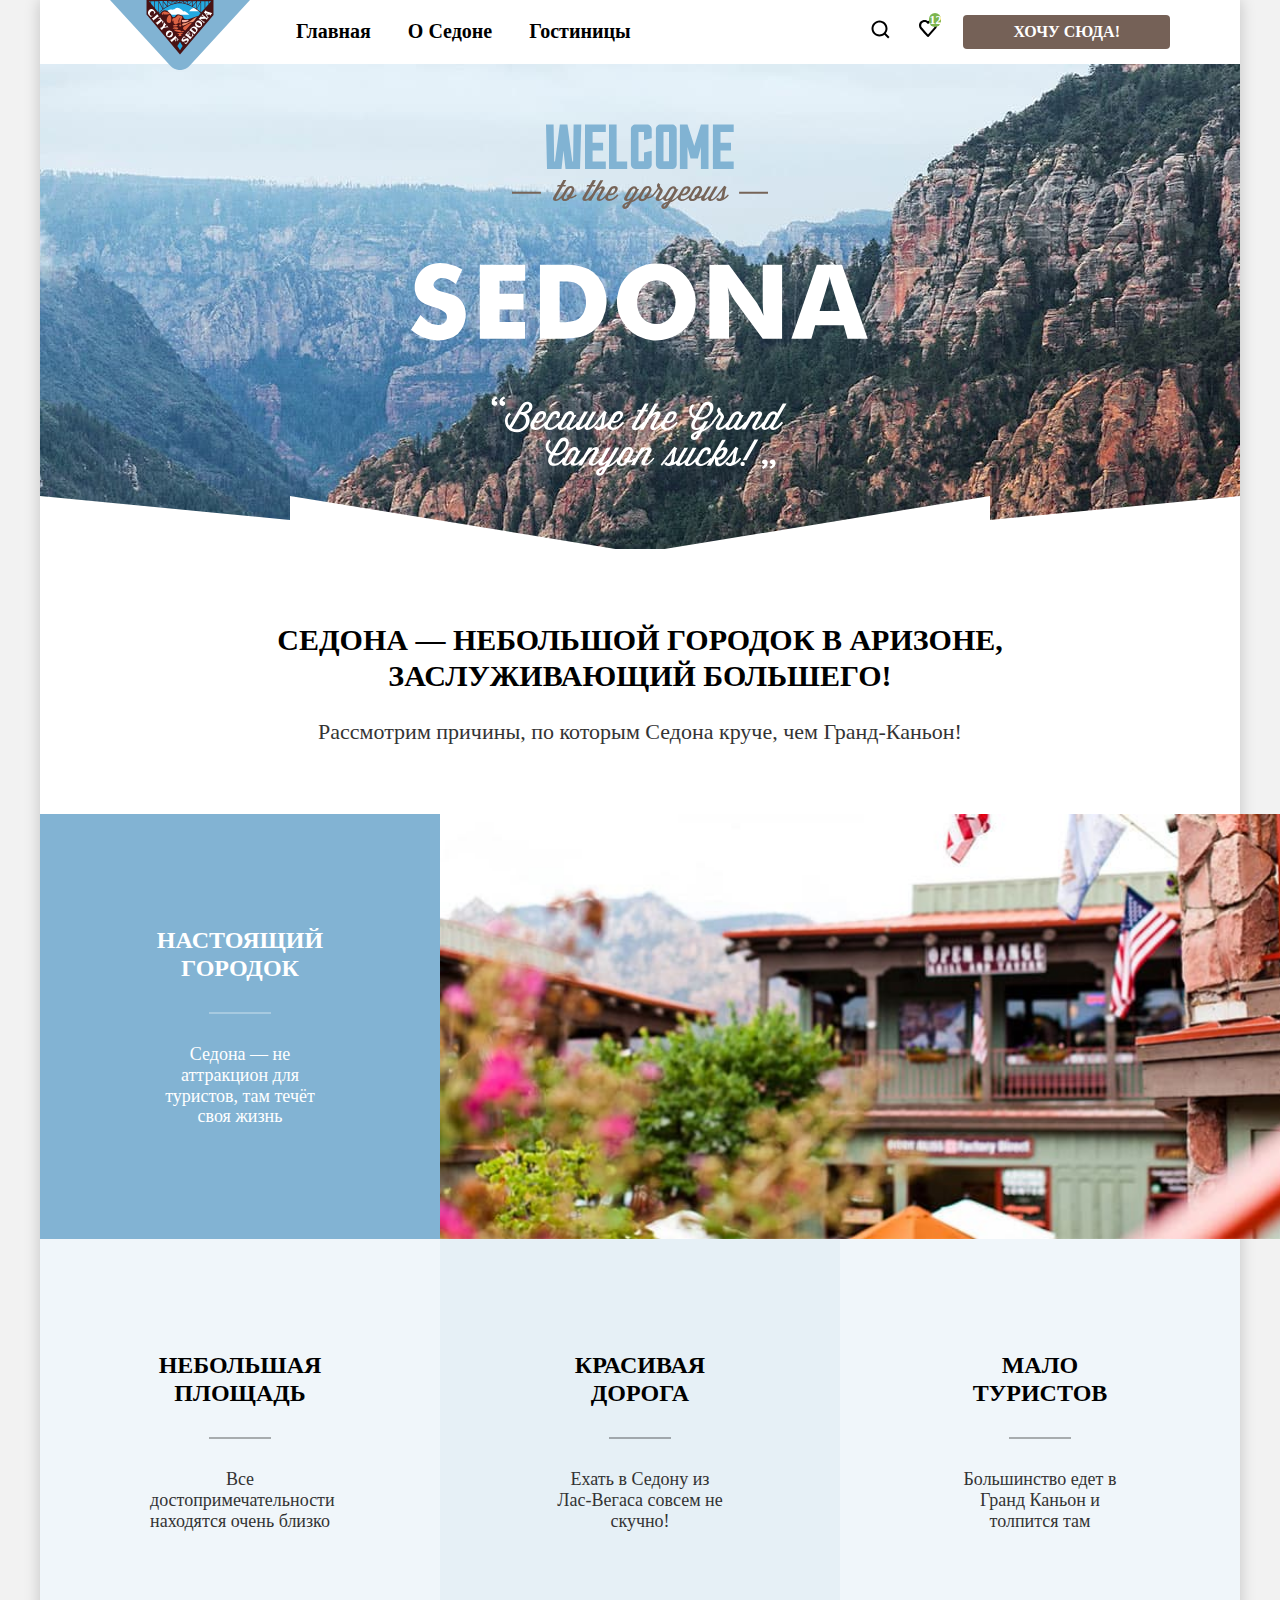
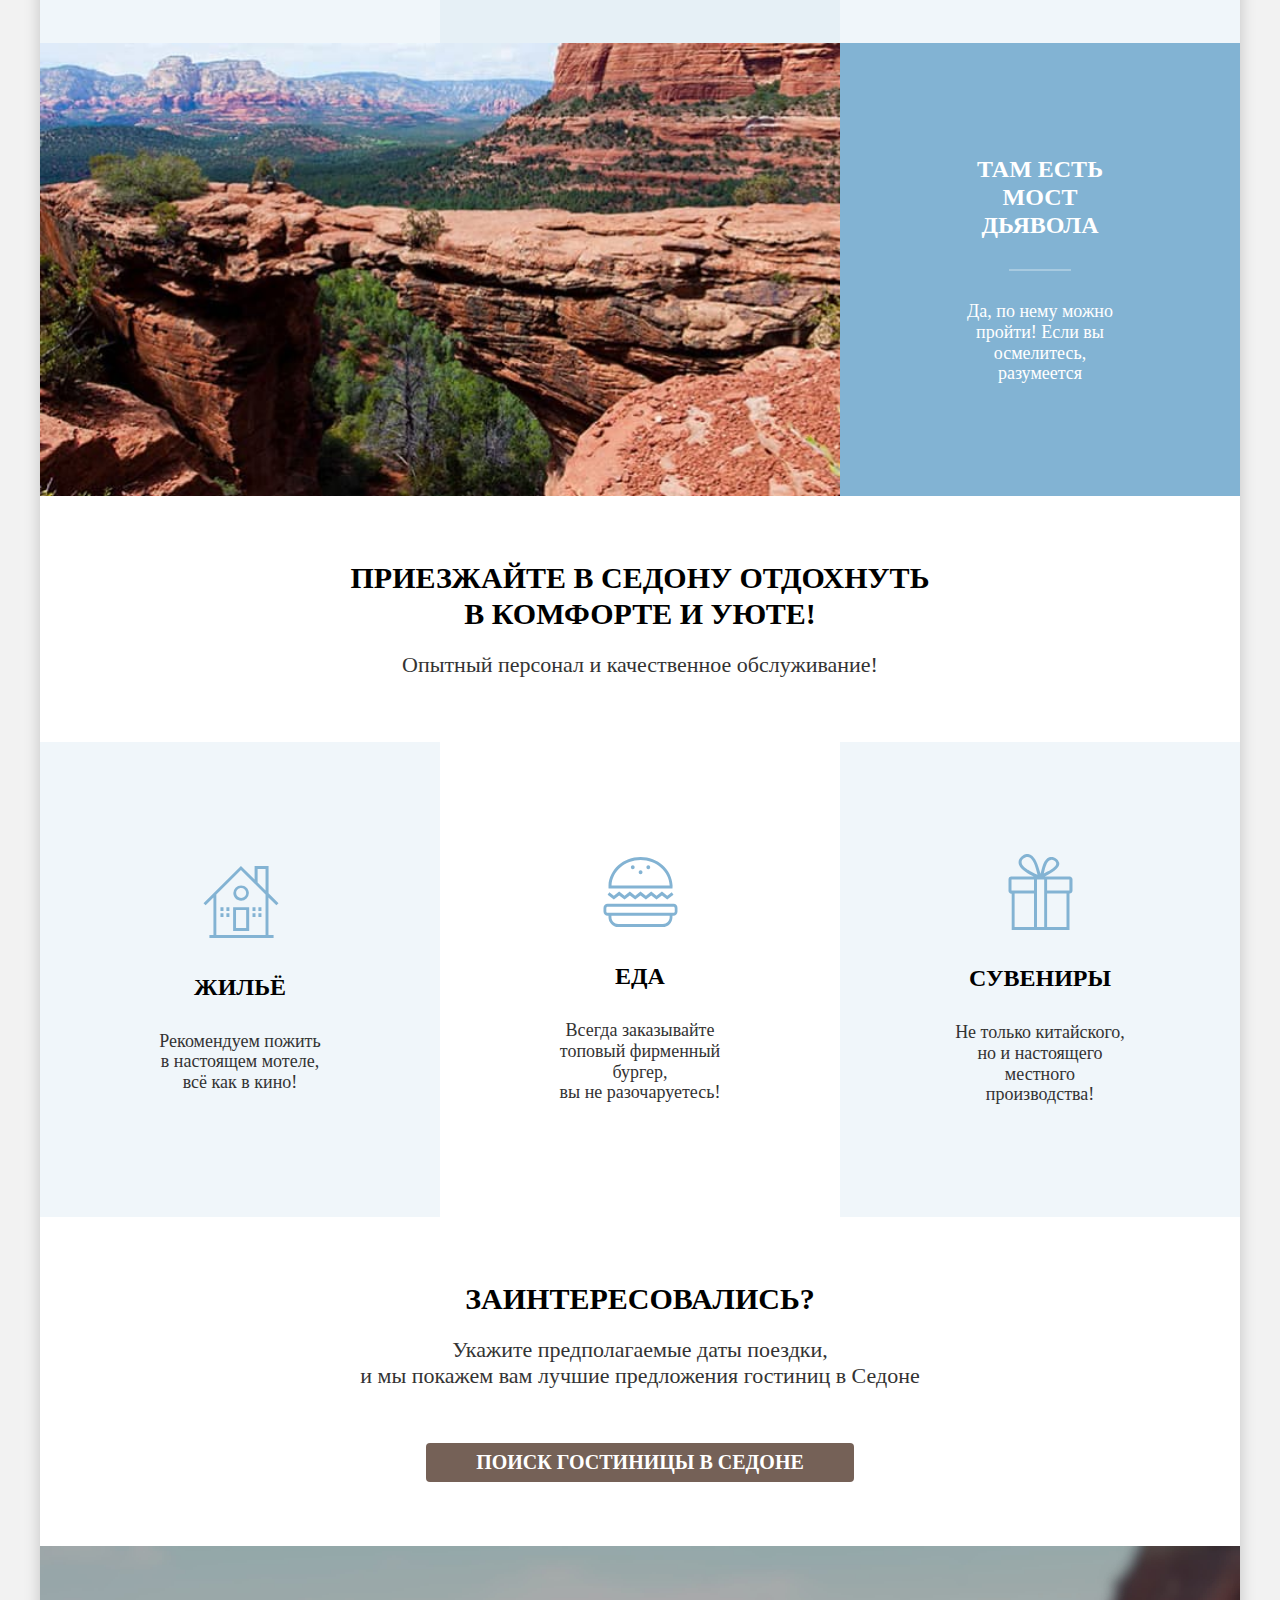
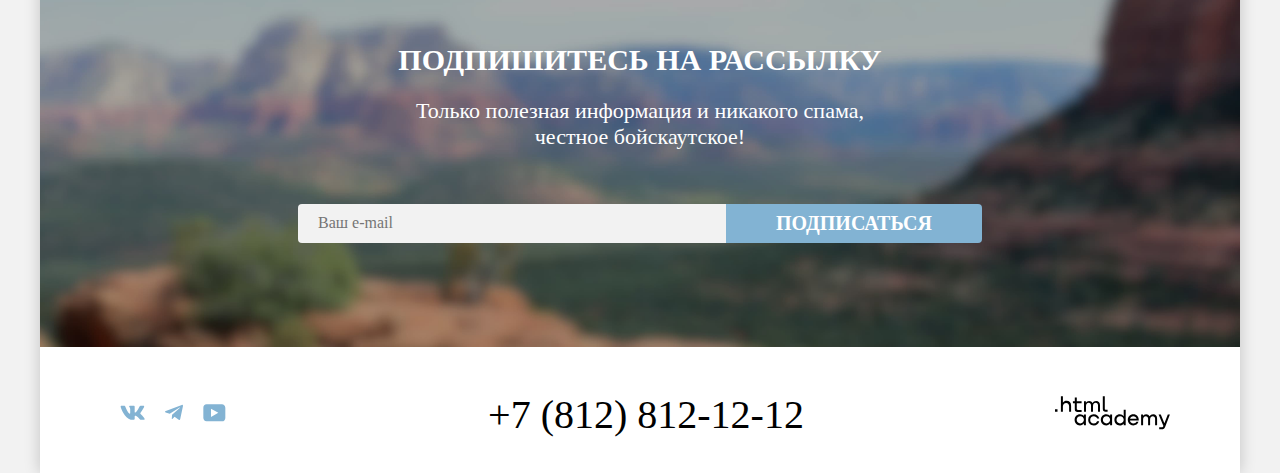
==== commit a9826fc7: "Введение шрифта, доработки, уточнение семантики" ====
--- a/index.html
+++ b/index.html
@@ -48,55 +48,55 @@
 
         <section class="advantages-label" data-test="advantages">
           <h2 class="visually-hidden">Преимущества</h2>
-          <div class="frame-line">
-            <div class="frame-box">
+          <ol class="frame-line">
+            <li class="frame-box">
               <div class="text-container">
                 <p class="title">Настоящий городок</p>
                 <hr>
                 <p class="description">Седона — не аттракцион для туристов, там течёт своя жизнь</p>
               </div>
-            </div>
-            <div class="photo-container">
+            </li>
+            <li class="photo-container">
               <img class="photo" src="images/index/photo-1.jpg">
-            </div>
-          </div>
-          <div class="frame-line">
-            <div class="frame-box" >
+            </li>
+          </ol>
+          <ol class="frame-line">
+            <li class="frame-box" >
               <div class="text-container">
                 <p class="title">Небольшая площадь</p>
                 <hr>
                 <p class="description">Все достопримечательности находятся очень близко</p>
               </div>
-            </div>
-            <div class="frame-box" >
+            </li>
+            <li class="frame-box" >
               <div class="text-container">
                 <p class="title">Красивая
                   дорога</p>
                 <hr>
                 <p class="description">Ехать в Седону из Лас-Вегаса совсем не скучно!</p>
               </div>
-            </div>
-            <div class="frame-box"  >
+            </li>
+            <li class="frame-box"  >
               <div class="text-container">
                 <p class="title">Мало
                   туристов</p>
                 <hr>
                 <p class="description">Большинство едет в Гранд Каньон и толпится там</p>
               </div>
-            </div>
-          </div>
-          <div class="frame-line">
-            <div class="photo-container">
+            </li>
+          </ol>
+          <ol class="frame-line">
+            <li class="photo-container">
               <img class="photo" src="images/index/photo-2.jpg">
-            </div>
-            <div class="frame-box" >
+            </li>
+            <li class="frame-box" >
               <div class="text-container">
                 <p class="title">Там есть мост дьявола</p>
                 <hr>
                 <p class="description">Да, по нему можно пройти! Если вы осмелитесь, разумеется</p>
               </div>
-            </div>
-          </div>
+            </li>
+          </ol>
         </section>
 
         <section class="label inviting-label">
@@ -111,29 +111,29 @@
 
         <section class="recomendations-label">
           <h2 class="visually-hidden">Рекомендации</h2>
-          <div class="frame-line">
-            <div class="frame-box">
+          <ol class="frame-line">
+            <li class="frame-box">
               <div class="text-container">
                 <img alt="#" src="images/index/advantage-icon-1.svg">
                 <p class="title">Жильё</p>
                 <p class="description">Рекомендуем пожить<br>в настоящем мотеле,<br>всё как в кино!</p>
               </div>
-            </div>
-            <div class="frame-box">
+            </li>
+            <li class="frame-box">
               <div class="text-container">
                 <img alt="#" src="images/index/advantage-icon-2.svg">
                 <p class="title">Еда</p>
                 <p class="description">Всегда заказывайте<br>топовый фирменный бургер,<br>вы не разочаруетесь!</p>
               </div>
-            </div>
-            <div class="frame-box">
+            </li>
+            <li class="frame-box">
               <div class="text-container">
                 <img alt="#" src="images/index/advantage-icon-3.svg">
                 <p class="title">Сувениры</p>
                 <p class="description">Не только китайского,<br>но и настоящего местного<br>производства!</p>
               </div>
-            </div>
-          </div>
+            </li>
+          </ol>
         </section>
 
         <section class="label hotel-search-label" data-test="search">
--- a/styles/index.css
+++ b/styles/index.css
@@ -2,12 +2,39 @@
 .visually-hidden{
     display: none;
 }
+
+                                /* FONTS */
+@font-face {
+    font-family: "PT Sans";
+    font-style: normal;
+    font-weight: 400;
+    src: url("../fonts/ptsans-400.woff2") format("woff2");
+    font-display: swap;
+}
+
+@font-face {
+    font-family: "PT Sans";
+    font-style: normal;
+    font-weight: 700;
+    src: url("../fonts/ptsans-700.woff2") format("woff2");
+    font-display: swap;
+}
+
 /**/
 
                                 /* HEADER */
+
+ol{
+    padding: 0; /*for ol*/
+    margin:0;   /*for ol*/
+}
+
 body{
     margin: 0;
     background: #F2F2F2;
+    font-family: "PT Sans";
+    font-style: normal;
+    font-weight: 400;
 }
 .body-container{
     background-color:white;
@@ -38,6 +65,7 @@
     margin-right:auto;
     gap:30px;
     margin-left: 70px;
+    font-weight: 700;
 }
 
 header .header-main-menu{
@@ -79,13 +107,14 @@
     position: relative;
     left: 10px;
     right: 0;
-    top: -12px;
+    top: -15px;
     bottom: 0;
     margin: auto;
     margin-bottom: 0;
     margin-right: 0;
     background-color: #7DB54F;
     border-radius: 10px;
+    font-size: 12px;
 }
 
 .brown-button{
@@ -107,6 +136,7 @@
     padding:8px 50px;
     border-radius: 4px;
     text-transform: uppercase;
+    font-weight: 700;
 }
 
 a, a:visited, a:active{
@@ -161,10 +191,6 @@
     width: 100%;
 }
 
-/* .advantages-label .photo{
-
-} */
-
 .advantages-label .frame-line, .recomendations-label .frame-line {
     width:100%;
     display:flex;
@@ -189,8 +215,8 @@
     flex-flow: row wrap;
     padding:0;
     margin:0;
-    height:32vw;
-    width:50%;
+    width: 50%;
+    aspect-ratio: 1/1;
     justify-content: center;
     background-size:cover;
 }
@@ -198,17 +224,18 @@
 .advantages-label .frame-line:first-of-type .frame-box, .advantages-label .frame-line:last-of-type .frame-box{
     background-color: #82B3D3;
     color: #FFF;
-    font-family: PT Sans;
+}
+
+.title{
+    font-weight: 700;
 }
 
 .advantages-label .frame-line:nth-of-type(2) .frame-box .title{
     color: #000;
-    font-family: PT Sans;
 }
 
 .advantages-label .frame-line:nth-of-type(2) .frame-box .description{
     color: #333;
-    font-family: PT Sans;
 }
 
 .advantages-label .frame-line:nth-of-type(2) .frame-box:nth-of-type(odd){
@@ -252,10 +279,8 @@
 
 .advantages-label .frame-box .title, .recomendations-label .frame-box .title{
     margin:0;
-    font-family: PT Sans;
     font-size: 24px;
     font-style: normal;
-    font-weight: 700;
     line-height: 28px; /* 116.667% */
     text-transform: uppercase;
 }
@@ -263,7 +288,6 @@
 .advantages-label .frame-box .description,.recomendations-label .frame-box .description{
     margin:0;
     /* Texts/Text blocks */
-    font-family: PT Sans;
     font-size: 18px;
     font-style: normal;
 }
@@ -324,10 +348,8 @@
 
 .label .text-container .title{
     color: #000;
-    /*font-family: PT Sans;*/
     font-size: 30px;
     font-style: normal;
-    font-weight: 700;
     line-height: 36px; /* 120% */
     text-transform: uppercase;
     margin:0;
@@ -336,10 +358,8 @@
 .label .text-container .description{
     color: #333;
     /* Texts/Text basic */
-    font-family: PT Sans;
     font-size: 22px;
     font-style: normal;
-    font-weight: 400;
     line-height: 26px; /* 118.182% */
     margin:0;
 }
@@ -393,7 +413,6 @@
     width:331px;
     height:40px;
     font-size:40px;
-    font-weight:400;
     text-align:center;
 }
 
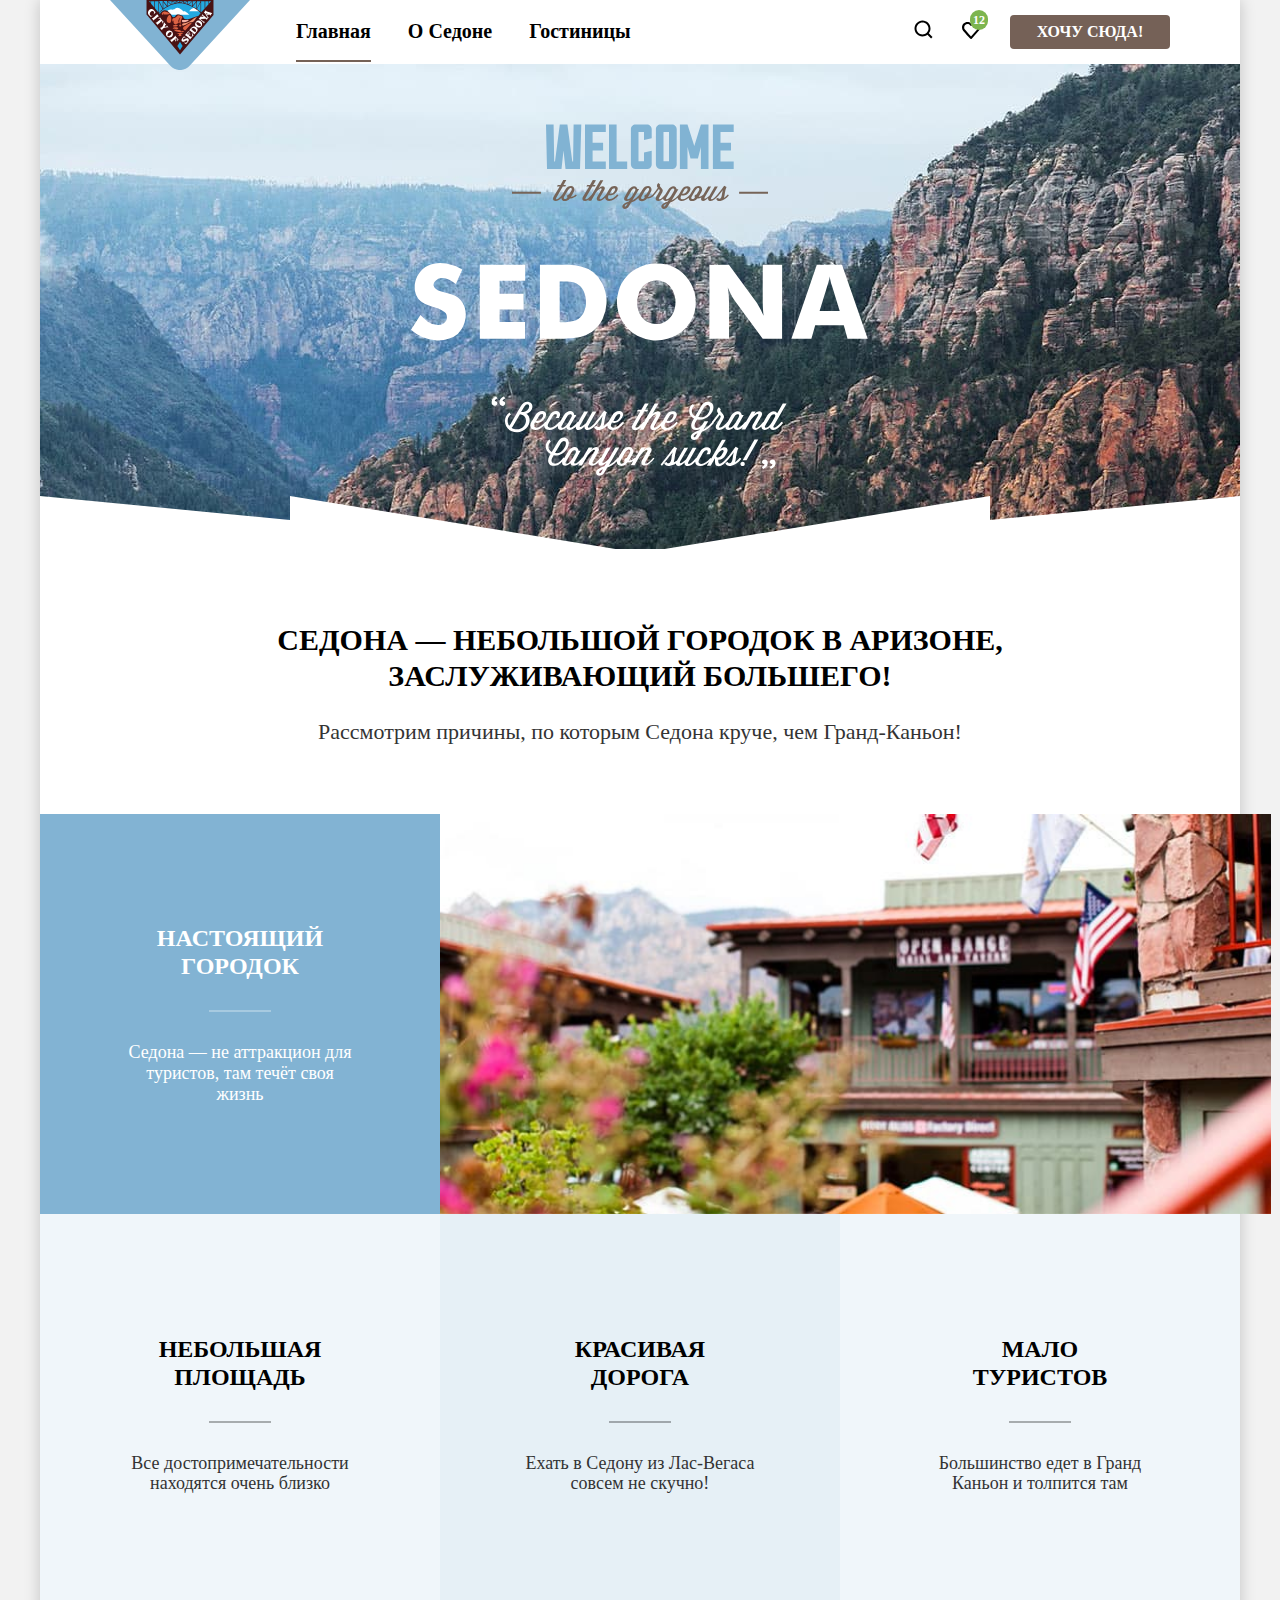
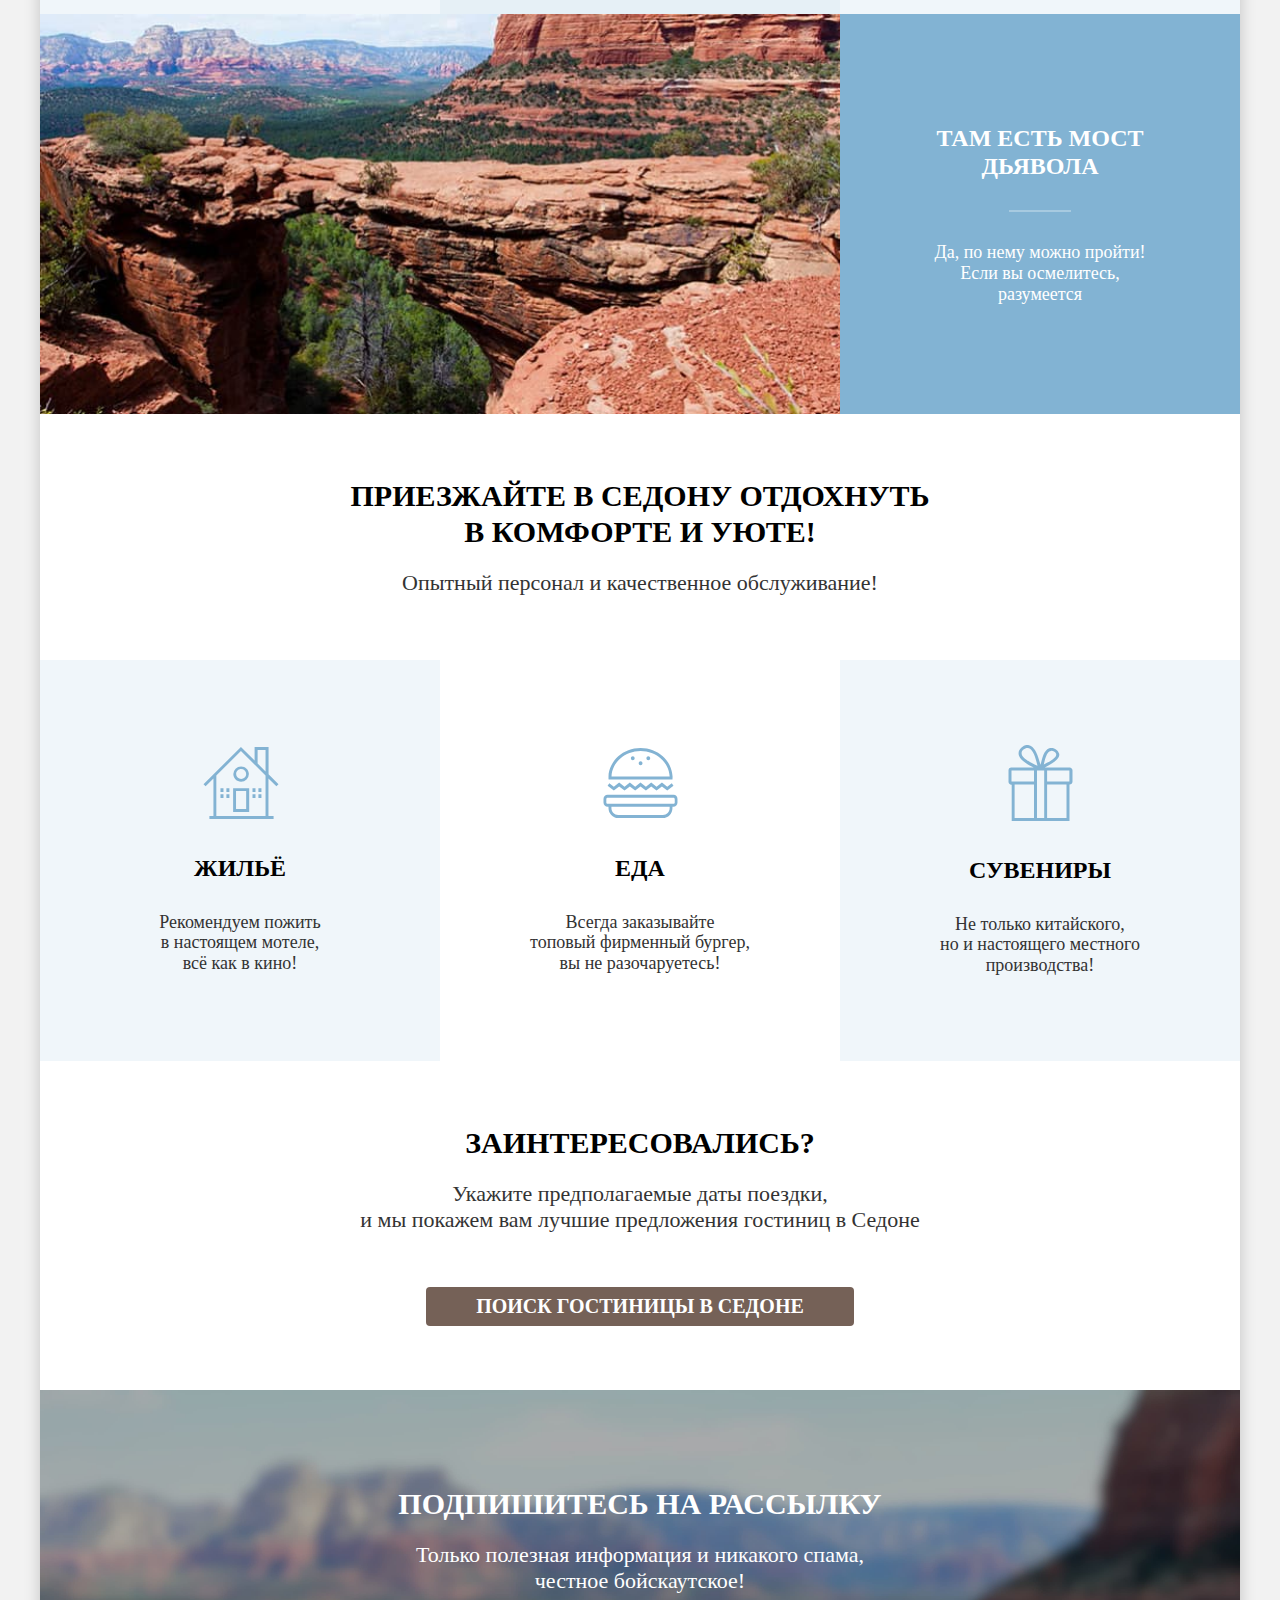
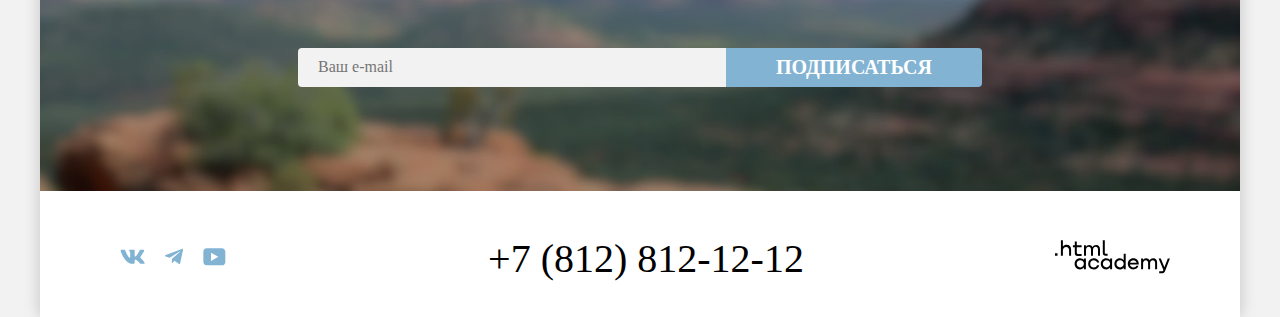
==== commit c8940a06: "Завершение работы" ====
--- a/index.html
+++ b/index.html
@@ -8,15 +8,51 @@
   </head>
 
   <body>
+    <div id="openModal" class="popup-fade">
+      <div class="modal-window">
+        <form action="#closeModal"><button class="close-modal-btn" href="#"><strong></strong></button></form>
+        <form id="modal-form" class="form" action="#" method="get">
+          <label class="title">Поиск гостиницы в Седоне</label>
+          <div class="container">
+            <div class="date-container">
+              <div class="date-frame">
+                <label for="date-in">Дата заезда:</label>
+                <input id="date-in" type="date" name="date-in"><br>
+              </div>
+              <div class="date-frame">
+                <label for="date-out">Дата выезда:</label>
+                <input id="date-out" type="date" name="date-out">
+              </div>
+            </div>
+            <div class="quantity-container">
+              <div class="adults-contanier">
+                <label for="adults">Взрослые:</label>
+                <button class="btn-minus">-</button>
+                <input id="adults" type="number" value="2">
+                <button class="btn-plus">+</button>
+              </div>
+              <div class="children-contanier">
+                <div class="children-label"><label for="children">Дети:</label><img src="\images\index\hint.svg"></div>
+                <button class="btn-minus">-</button>
+                <input id="children" type="number" value="2">
+                <button class="btn-plus">+</button>
+              </div>
+            </div>
+          </div>
+          <input class="blue-button modal-form-button" type="submit" value="Найти">
+        </form>
+      </div>
+    </div>
+
     <div class="body-container">
       <header data-test="header">
         <h1 class="visually-hidden">Седона</h1>
           <nav class="header-main-navigation">
             <div class="logo-container"><a href="https://htmlacademy.ru/"><img class="logo" src="images/logo.svg" alt="Sedona Logo"></a></div>
             <ul class="header-main-nav-list">
-              <li><strong><a href="index.html">Главная</a></strong></li>
-              <li><strong><a href="#">О Седоне</a></strong></li>
-              <li><strong><a href="catalog.html">Гостиницы</a></strong></li>
+              <li><strong class="current-page"><a href="index.html">Главная</a></strong>
+              <li><strong><a href="#">О Седоне</a></strong>
+              <li><strong><a href="catalog.html">Гостиницы</a></strong>
             </ul>
           </nav>
           <div class="header-main-menu">
@@ -24,7 +60,7 @@
               <li><strong><a href="#"><img class="nav-search" src="images/index/nav_search.svg" alt="Поиск"></a></strong></li>
               <li><strong><a href="#"><img class="nav-favorite" src="images/index/nav_favorite.svg" alt="Избранное"><span class="round">12</span></a></strong></li>
             </ul>
-            <button class="brown-button"><strong>Хочу сюда!</strong></button>
+            <form action="#openModal"><button class="brown-button main-menu-button" href=""><strong>Хочу сюда!</strong></button></form>
           </div>
       </header>
 
@@ -70,16 +106,14 @@
             </li>
             <li class="frame-box" >
               <div class="text-container">
-                <p class="title">Красивая
-                  дорога</p>
+                <p class="title">Красивая<br>дорога</p>
                 <hr>
                 <p class="description">Ехать в Седону из Лас-Вегаса совсем не скучно!</p>
               </div>
             </li>
             <li class="frame-box"  >
               <div class="text-container">
-                <p class="title">Мало
-                  туристов</p>
+                <p class="title">Мало<br>туристов</p>
                 <hr>
                 <p class="description">Большинство едет в Гранд Каньон и толпится там</p>
               </div>
@@ -154,7 +188,7 @@
               <p class="title">Подпишитесь на рассылку</p>
               <p class="description">Только полезная информация и никакого спама,<br> честное бойскаутское!</p>
             </div>
-            <form class="newslatter-form" action="#" method="post">
+            <form class="newslatter-form" action="#" method="get">
               <input class="email-input" type="email" placeholder="Ваш e-mail">
               <input class="blue-button submit-input" type="submit" value="ПОДПИСАТЬСЯ">
             </form>
--- a/styles/index.css
+++ b/styles/index.css
@@ -23,6 +23,10 @@
 /**/
 
                                 /* HEADER */
+
+html{
+    min-height: 100%;
+}
 
 ol{
     padding: 0; /*for ol*/
@@ -37,10 +41,12 @@
     font-weight: 400;
 }
 .body-container{
+    width:1200px;
+    justify-content: center;
     background-color:white;
     color:white;
     padding:0;
-    margin: 0 40px 0 40px;
+    margin: 0 auto 0 auto;
     box-shadow:0 0 15px 0 rgba(0, 0, 0, 0.20);
 }
 
@@ -71,17 +77,19 @@
 header .header-main-menu{
     display:flex;
     flex-direction: row;
-    gap:20px;
+
     margin-left:auto;
     margin-right:70px;
 }
 
 header ul{
     padding:0;
+    display: inline;
 }
 
 header li{
-    display:inline;
+    display: inline;
+    white-space: nowrap;
 }
 
 header .header-main-navigation li{
@@ -97,7 +105,7 @@
 }
 
 header .header-main-menu .nav-favorite{
-    position: absolute;
+
     margin-top: auto;
     margin-bottom: auto;
 }
@@ -105,7 +113,7 @@
 header .header-main-menu .round{
     color: #FFF;
     position: relative;
-    left: 10px;
+    left: -10px;
     right: 0;
     top: -15px;
     bottom: 0;
@@ -115,19 +123,38 @@
     background-color: #7DB54F;
     border-radius: 10px;
     font-size: 12px;
+    padding: 3px;
+}
+
+.current-page{
+    border-bottom: 2px solid #756257;
+    padding-bottom: 5%;
 }
 
 .brown-button{
     background:#756157;
+    width:160px;
+    padding:8px 0;
+}
+
+.hotel-search-label .brown-button{
+    width:auto;
+    padding:8px 50px;
 }
 
 .blue-button{
     background-color: #82B3D3;
-}
-
-.blue-button{
+
+    padding:8px 0;
+}
+
+.frame-box .blue-button{
+    width:auto;
+}
+
+/* .blue-button{
     background-color: none;
-}
+} */
 
 button, .href-button, input[type=submit], input[type=reset]{
     margin:auto;
@@ -137,6 +164,7 @@
     border-radius: 4px;
     text-transform: uppercase;
     font-weight: 700;
+
 }
 
 a, a:visited, a:active{
@@ -149,6 +177,215 @@
 }
 
                                 /* MAIN */
+
+.header-main-menu form{
+    padding: 0;
+    margin: 0;
+    margin-top: auto;
+    margin-bottom: auto;
+}
+
+.popup-fade{
+    position: fixed; /* фиксированное положение */
+    top: 0;
+    right: 0;
+    bottom: 0;
+    left: 0;
+    display: none;
+    width: 100%;
+    height: 100%;
+    z-index: 101;
+    background-color: rgba(242, 242, 242, 0.80);
+    pointer-events: none; /* элемент невидим для событий мыши */
+}
+
+.popup-fade:target{
+    display: block;
+    pointer-events:all /* элемент невидим для событий мыши */
+}
+
+.modal-window{
+    border-radius: 30px;
+    display: flex;
+    position: fixed; /* фиксированное положение */
+    top: 0;
+    right: 0;
+    bottom: 0;
+    left: 0;
+    margin-top:auto;
+    margin-bottom: auto;
+    margin-left: auto;
+    margin-right: auto;
+    z-index: 2;
+    background-color: #FFF;
+    box-shadow: 0 25px 50px 0 rgba(0, 0, 0, 0.15);
+    /* transition: opacity 200ms ease-in; */
+
+    width: 717px;
+    height: 50%;
+    padding:64px 70px;
+}
+
+.modal-form-button{
+    width:100%;
+    height: 12%;
+    text-align: center;
+    font-family: PT Sans;
+    font-size: 20px;
+    font-style: normal;
+    font-weight: 700;
+    line-height: 24px; /* 120% */
+    text-transform: uppercase;
+    text-align: center;
+}
+
+.modal-window .form .date-container{
+    display: flex;
+    flex-direction: column;
+    gap:48px;
+    width: 100%;
+}
+
+.modal-window .form .date-frame{
+    display: flex;
+    flex-direction: row;
+    align-items: center;
+    justify-content: space-between;
+}
+
+.modal-window .form .date-frame label{
+    margin-right: 50px;
+    margin-left: 0;
+    width:100%;
+    font-family: PT Sans;
+    font-size: 20px;
+    font-style: normal;
+    font-weight: 700;
+    line-height: 24px; /* 120% */
+    text-transform: capitalize;
+}
+
+.modal-window .form .date-frame input{
+    margin-left: auto;
+    margin-right: 0;
+    width: 3000px;
+    padding:12px 20px;
+    border-radius: 4px;
+}
+
+.modal-window .form input[type=date]{
+    border: none;
+    background-color: #F2F2F2;
+}
+.modal-window .form{
+    display:flex;
+    flex-direction: column;
+    gap: 64px;
+    width: 100%;
+}
+.modal-window{
+    display:flex;
+    flex-direction: row-reverse;
+    justify-self: center;
+}
+
+.quantity-container{
+    display: flex;
+    flex-direction: row;
+    margin-left: auto;
+    margin-right: 0;
+}
+
+.modal-window .close-modal-btn{
+    background-color: white;
+    color: none;
+    height: 52px;
+    width: 52px;
+    background-image: url("../images/index/modal-close.svg");
+    background-repeat: no-repeat;
+    margin-right: 0;
+    padding: 0;
+}
+
+.quantity-container button{
+    width:auto;
+    padding:14px 10px;
+    margin:0;
+    border-radius: 0;
+}
+
+.children-label{
+    display: flex;
+    margin-right: 46px;
+}
+
+.quantity-container label{
+    margin-top: auto;
+    margin-bottom: auto;
+    font-family: PT Sans;
+font-size: 20px;
+font-style: normal;
+font-weight: 700;
+line-height: 24px; /* 120% */
+text-transform: capitalize;
+margin-right: 46px;
+}
+
+.quantity-container .btn-minus{
+    border-top-left-radius: 4px;
+    border-bottom-left-radius: 4px;
+}
+
+.quantity-container .btn-plus{
+    border-top-right-radius: 4px;
+    border-bottom-right-radius: 4px;
+}
+
+.children-label label{
+    display: flex;
+    margin-right: 10px;
+}
+
+
+.quantity-container input{
+    height:auto;
+    border: none;
+    background-color: #F2F2F2;
+    padding:14px 10px;
+    width:20px;
+    justify-content: space-between;
+}
+
+.quantity-container .adults-contanier{
+    display: flex;
+    flex-direction: row;
+    margin-right: 50px;
+    margin-left: 0;
+}
+
+.quantity-container .children-contanier{
+    display: flex;
+    flex-direction: row;
+    margin-right: 0;
+    margin-left: auto;
+}
+
+.modal-window .form .title{
+    font-size: 30px;
+    font-style: normal;
+    font-weight: 700;
+    line-height: 36px;
+    text-transform: uppercase;
+}
+
+.modal-window .form .container{
+    display: flex;
+    flex-direction: column;
+    gap:48px;
+    justify-content: center;
+    align-items: center;
+}
+
 /* .hero-welcome-banner{
 
 } */
@@ -195,6 +432,7 @@
     width:100%;
     display:flex;
     flex-direction:row;
+    flex-grow: 3;
 }
 
 .frame-box{
@@ -273,8 +511,8 @@
 .advantages-label .text-container, .recomendations-label .text-container{
     text-align: center;
     justify-content: center;
-    padding:28%;
-    width: 45%;
+    padding:85px;
+
 }
 
 .advantages-label .frame-box .title, .recomendations-label .frame-box .title{
